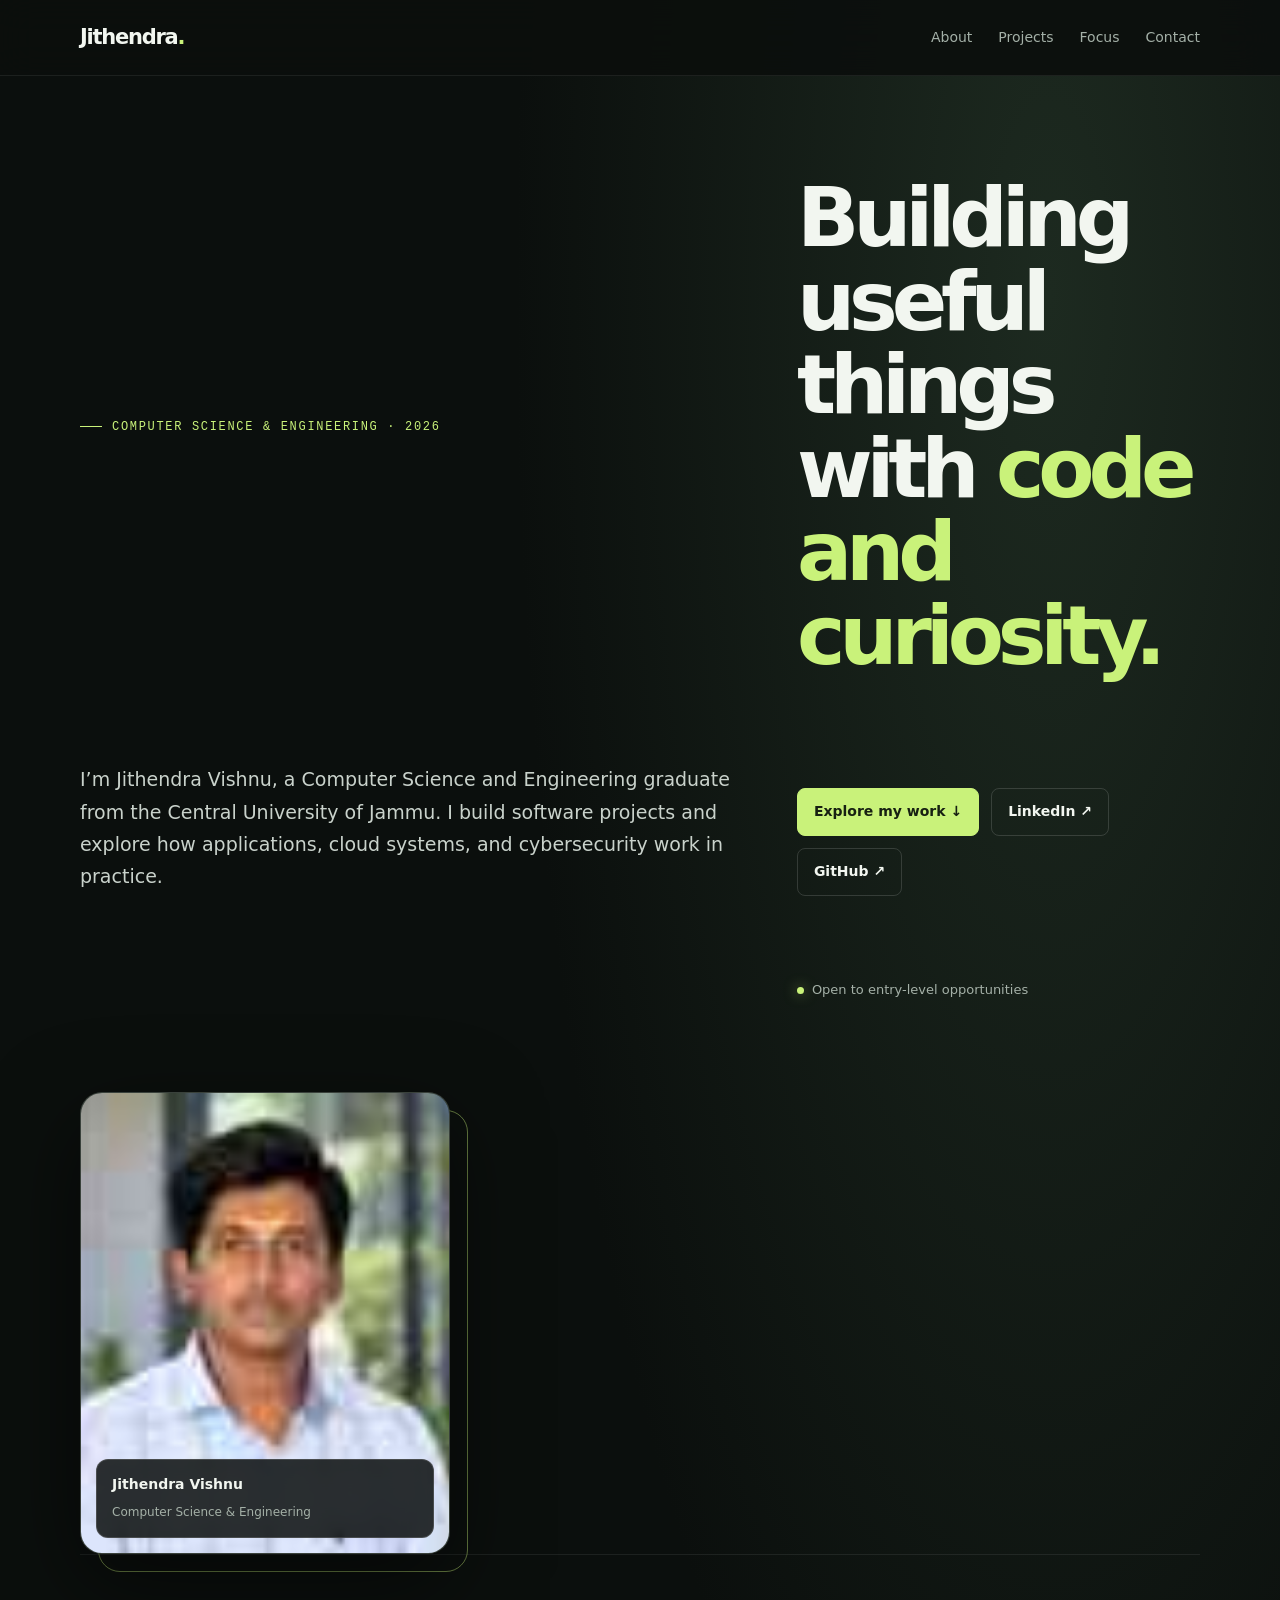
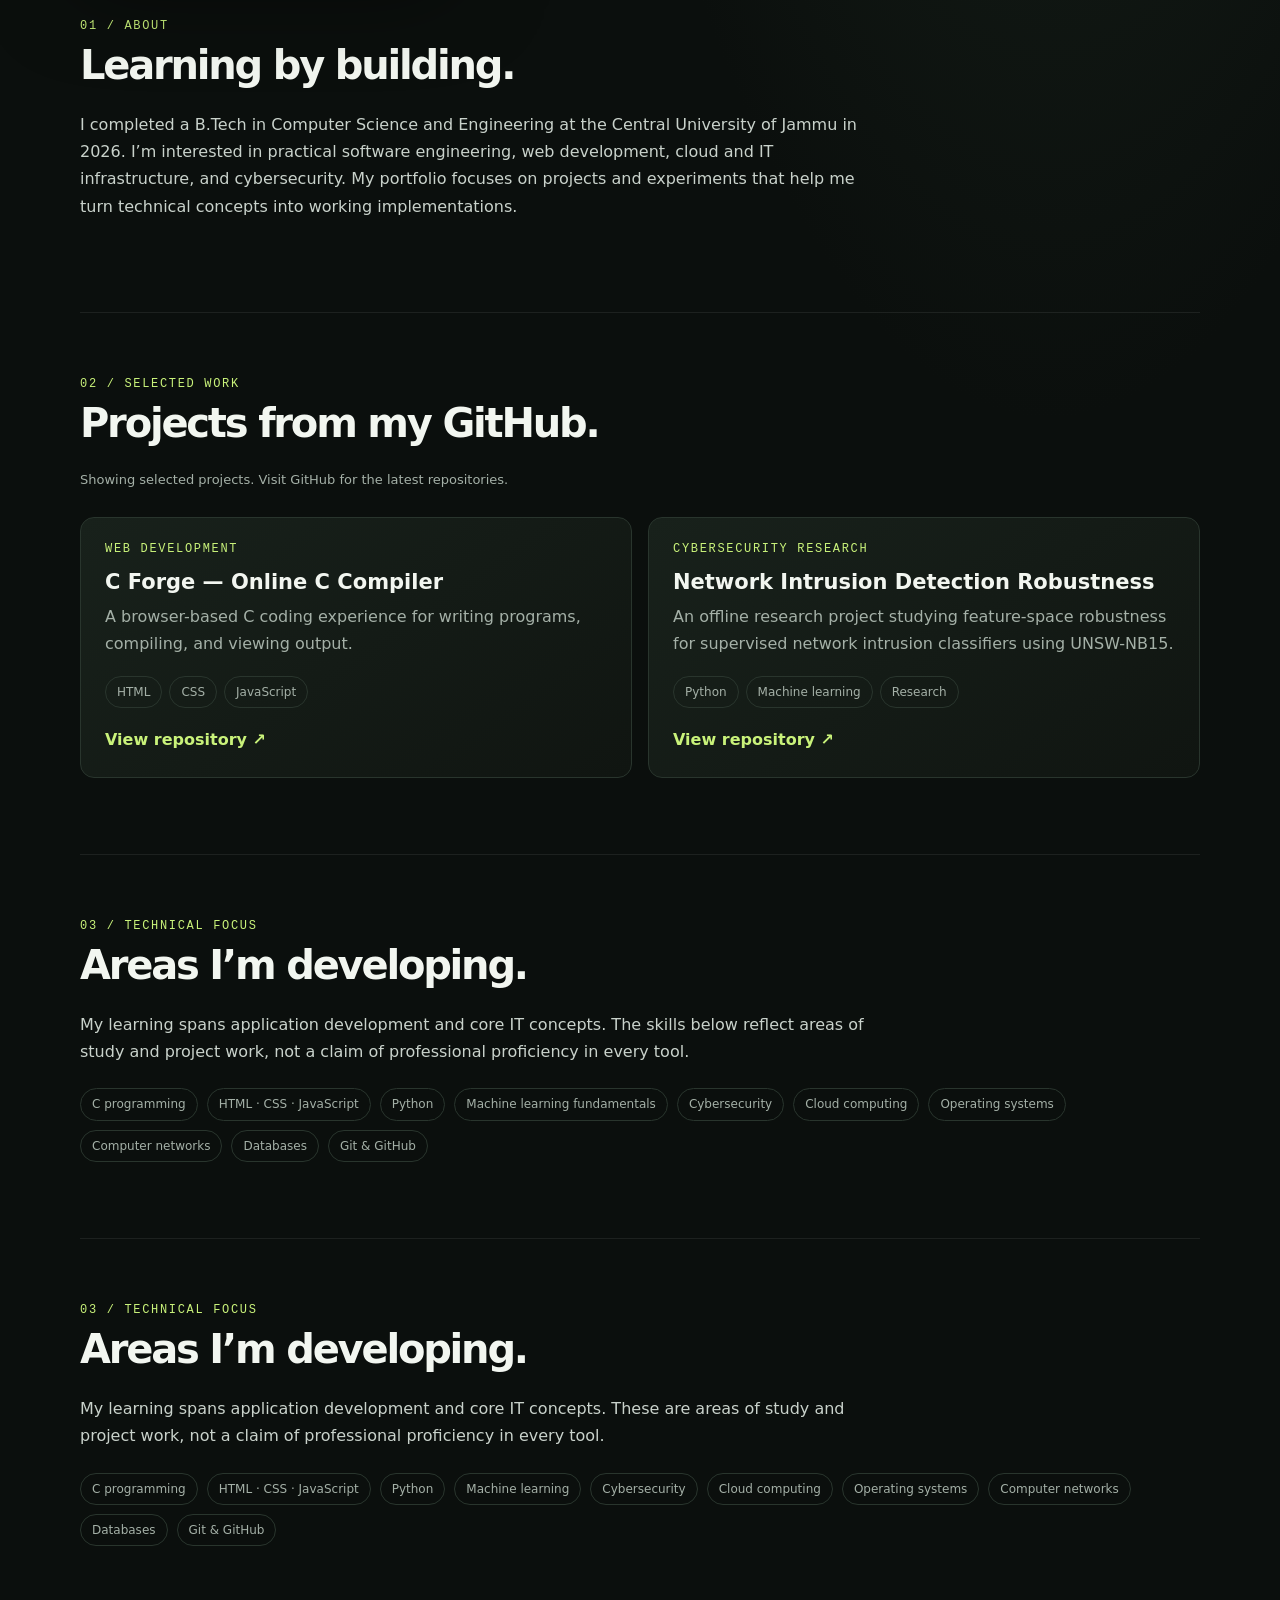
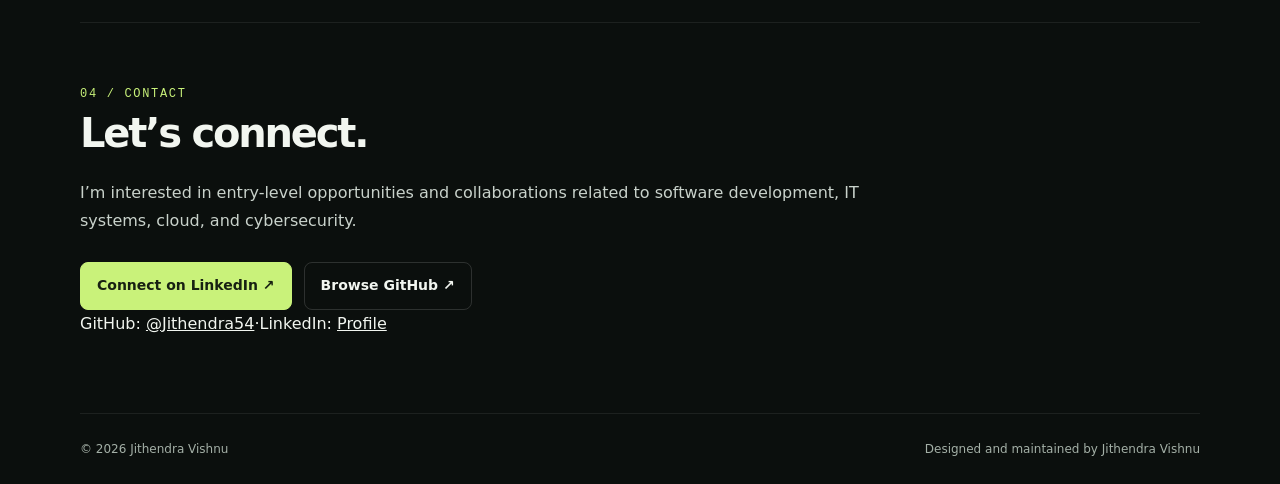
==== index.html @ ad4ccacd "Redesign portfolio with profile portrait and separate CSS and JavaScript" ====
<!doctype html>
<html lang="en">
<head>
  <meta charset="utf-8">
  <meta name="viewport" content="width=device-width, initial-scale=1">
  <meta name="theme-color" content="#101411">
  <meta name="description" content="Portfolio of Jithendra Vishnu, Computer Science and Engineering graduate. Projects in web development and cybersecurity research.">
  <meta name="author" content="Jithendra Vishnu">
  <title>Jithendra Vishnu — Software & Systems</title>
  <link rel="stylesheet" href="./styles.css">
</head>
<body>
  <a class="skip" href="#main">Skip to content</a>
  <header><nav class="wrap" aria-label="Main navigation">
    <a class="brand" href="#top">Jithendra<b>.</b></a>
    <div class="links"><a href="#about">About</a><a href="#projects">Projects</a><a href="#skills">Focus</a><a href="#contact">Contact</a></div>
  </nav></header>
  <main class="wrap" id="main">
    <div class="hero" id="top">
      <div class="eyebrow">Computer Science & Engineering · 2026</div>
      <h1>Building useful things<br>with <em>code and curiosity.</em></h1>
      <p class="intro">I’m Jithendra Vishnu, a Computer Science and Engineering graduate from the Central University of Jammu. I build software projects and explore how applications, cloud systems, and cybersecurity work in practice.</p>
      <div class="buttons"><a class="button primary" href="#projects">Explore my work ↓</a><a class="button" href="https://www.linkedin.com/in/jithendra-vishnu-a48143313" target="_blank" rel="noreferrer">LinkedIn ↗</a><a class="button" href="https://github.com/Jithendra54" target="_blank" rel="noreferrer">GitHub ↗</a></div>
      <div class="accent-rule"></div>
    <div class="availability"><span class="dot"></span> Open to entry-level opportunities</div></div><div class="portrait-wrap"><div class="portrait-card"><img alt="Portrait of Jithendra Vishnu" src="[data-uri]"><div class="portrait-note"><strong>Jithendra Vishnu</strong><span>Computer Science & Engineering</span></div></div></div></div>
    <section id="about">
      <div class="label">01 / About</div><h2>Learning by building.</h2>
      <p class="about">I completed a B.Tech in Computer Science and Engineering at the Central University of Jammu in 2026. I’m interested in practical software engineering, web development, cloud and IT infrastructure, and cybersecurity. My portfolio focuses on projects and experiments that help me turn technical concepts into working implementations.</p>
    </section>
    <section id="projects">
      <div class="label">02 / Selected work</div><h2>Projects from my GitHub.</h2>
      <p class="status" id="status" aria-live="polite">Loading public repositories…</p>
      <div class="grid" id="projects-grid">
        <article class="card"><div class="label">Web development</div><h3>C Forge — Online C Compiler</h3><p>A browser-based C coding experience for writing programs, compiling, and viewing output.</p><div class="meta"><span>HTML</span><span>CSS</span><span>JavaScript</span></div><p style="margin:18px 0 0"><a href="https://github.com/Jithendra54/Online_C-compiler" target="_blank" rel="noreferrer">View repository ↗</a></p></article>
        <article class="card"><div class="label">Cybersecurity research</div><h3>Network Intrusion Detection Robustness</h3><p>An offline research project studying feature-space robustness for supervised network intrusion classifiers using UNSW-NB15.</p><div class="meta"><span>Python</span><span>Machine learning</span><span>Research</span></div><p style="margin:18px 0 0"><a href="https://github.com/Jithendra54/nids-robustness-study" target="_blank" rel="noreferrer">View repository ↗</a></p></article>
      </div>
    </section>
    <section id="skills">
      <div class="label">03 / Technical focus</div><h2>Areas I’m developing.</h2>
      <p class="about">My learning spans application development and core IT concepts. The skills below reflect areas of study and project work, not a claim of professional proficiency in every tool.</p>
      <div class="chips"><span class="chip">C programming</span><span class="chip">HTML · CSS · JavaScript</span><span class="chip">Python</span><span class="chip">Machine learning fundamentals</span><span class="chip">Cybersecurity</span><span class="chip">Cloud computing</span><span class="chip">Operating systems</span><span class="chip">Computer networks</span><span class="chip">Databases</span><span class="chip">Git & GitHub</span></div>
    </section>
    <section id="skills"><div class="label">03 / Technical focus</div><h2>Areas I’m developing.</h2><p class="about">My learning spans application development and core IT concepts. These are areas of study and project work, not a claim of professional proficiency in every tool.</p><div class="chips"><span class="chip">C programming</span><span class="chip">HTML · CSS · JavaScript</span><span class="chip">Python</span><span class="chip">Machine learning</span><span class="chip">Cybersecurity</span><span class="chip">Cloud computing</span><span class="chip">Operating systems</span><span class="chip">Computer networks</span><span class="chip">Databases</span><span class="chip">Git & GitHub</span></div></section>
    <section id="contact">
      <div class="label">04 / Contact</div><h2>Let’s connect.</h2>
      <p class="about">I’m interested in entry-level opportunities and collaborations related to software development, IT systems, cloud, and cybersecurity.</p>
      <div class="buttons"><a class="button primary" href="https://www.linkedin.com/in/jithendra-vishnu-a48143313" target="_blank" rel="noreferrer">Connect on LinkedIn ↗</a><a class="button" href="https://github.com/Jithendra54" target="_blank" rel="noreferrer">Browse GitHub ↗</a></div>
      <div class="contact-line"><span>GitHub: <a href="https://github.com/Jithendra54" target="_blank" rel="noreferrer">@Jithendra54</a></span><span>·</span><span>LinkedIn: <a href="https://www.linkedin.com/in/jithendra-vishnu-a48143313" target="_blank" rel="noreferrer">Profile</a></span></div>
    </section>
  </main>
  <footer class="wrap"><span>© <span id="year">2026</span> Jithendra Vishnu</span><span>Designed and maintained by Jithendra Vishnu</span></footer>
  <script src="./script.js" defer></script>
</body>
</html>
---- styles.css ----
:root{color-scheme:dark;--bg:#0b0f0d;--panel:#121915;--text:#f2f6f0;--muted:#a4b0a7;--lime:#c9f27a;--line:#29352d;--soft:#c9d2cb}
*{box-sizing:border-box}html{scroll-behavior:smooth;scroll-padding-top:90px}body{margin:0;background:radial-gradient(ellipse at 82% 8%,#1d2a20 0,transparent 36%),var(--bg);color:var(--text);font:16px/1.7 Inter,ui-sans-serif,system-ui,-apple-system,"Segoe UI",sans-serif}a{color:inherit}.wrap{width:min(1120px,calc(100% - 44px));margin:auto}
header{height:76px;border-bottom:1px solid #ffffff13;display:flex;align-items:center;position:sticky;top:0;background:#0b0f0de8;backdrop-filter:blur(18px);z-index:10}nav{display:flex;align-items:center;justify-content:space-between;width:100%}.brand{font-size:21px;font-weight:800;letter-spacing:-.06em;text-decoration:none}.brand b{color:var(--lime)}.links{display:flex;gap:26px}.links a{color:var(--muted);text-decoration:none;font-size:14px}.links a:hover{color:var(--lime)}
.hero{min-height:650px;display:grid;grid-template-columns:1.25fr .75fr;align-items:center;gap:45px;padding:78px 0 90px}.eyebrow,.label{color:var(--lime);font:12px ui-monospace,SFMono-Regular,Menlo,monospace;letter-spacing:.14em;text-transform:uppercase}.eyebrow:before{content:"";display:inline-block;width:22px;height:1px;background:var(--lime);vertical-align:middle;margin-right:10px}h1{font-size:clamp(48px,6.4vw,82px);letter-spacing:-.075em;line-height:1.02;margin:22px 0}h1 em{color:var(--lime);font-style:normal}.intro{max-width:670px;color:var(--soft);font-size:19px}.buttons{display:flex;gap:12px;flex-wrap:wrap;margin-top:28px}.button{display:inline-flex;align-items:center;gap:9px;border:1px solid #ffffff24;border-radius:8px;padding:11px 16px;text-decoration:none;font-weight:650;font-size:14px;transition:.2s}.button:hover{transform:translateY(-3px);border-color:var(--lime)}.primary{background:var(--lime);color:#172012;border-color:var(--lime)}.portrait-wrap{position:relative;max-width:370px;justify-self:end;width:100%}.portrait-wrap:before{content:"";position:absolute;inset:18px -18px -18px 18px;border:1px solid #c9f27a77;border-radius:22px}.portrait-card{position:relative;overflow:hidden;border-radius:22px;border:1px solid #ffffff22;background:#1a241d;aspect-ratio:4/5;box-shadow:0 30px 90px #0008}.portrait-card img{width:100%;height:100%;object-fit:cover;object-position:center 22%;display:block;filter:saturate(.93)}.portrait-note{position:absolute;bottom:15px;left:15px;right:15px;padding:13px 15px;border:1px solid #ffffff26;border-radius:12px;background:#0b0f0dd9;backdrop-filter:blur(12px)}.portrait-note strong{display:block;font-size:14px}.portrait-note span{color:var(--muted);font-size:12px}.availability{display:flex;align-items:center;gap:8px;color:var(--muted);font-size:13px;margin-top:23px}.dot{width:7px;height:7px;border-radius:50%;background:var(--lime);box-shadow:0 0 13px #c9f27a88}
section{padding:64px 0 76px;border-top:1px solid #ffffff13}h2{font-size:clamp(30px,4vw,40px);letter-spacing:-.055em;line-height:1.1;margin:10px 0 24px}.about{max-width:800px;color:var(--soft)}.chips{display:flex;flex-wrap:wrap;gap:9px;margin-top:23px}.chip,.meta span{border:1px solid var(--line);padding:5px 11px;border-radius:999px;color:var(--muted);font-size:12px}.grid{display:grid;grid-template-columns:repeat(auto-fit,minmax(min(100%,300px),1fr));gap:16px;margin-top:26px}.card{background:linear-gradient(145deg,#18211b,#101511);border:1px solid var(--line);border-radius:14px;padding:24px;display:flex;flex-direction:column;min-height:240px;transition:transform .2s,border-color .2s}.card:hover{transform:translateY(-5px);border-color:#718b59}.card h3{font-size:21px;line-height:1.25;margin:13px 0 8px}.card p{color:var(--muted);margin:0 0 18px}.meta{display:flex;gap:7px;flex-wrap:wrap;margin-top:auto}.card a{color:var(--lime);text-decoration:none;font-weight:650}.card a:hover{text-decoration:underline}.status{color:var(--muted);font-size:13px}.contact-panel{display:flex;justify-content:space-between;align-items:center;gap:24px;padding:28px;border:1px solid var(--line);border-radius:16px;background:linear-gradient(120deg,#19241a,#101511)}.contact-panel p{color:var(--muted);margin:0;max-width:600px}footer{border-top:1px solid #ffffff13;padding:25px 0;color:var(--muted);font-size:12px;display:flex;justify-content:space-between;gap:14px;flex-wrap:wrap}.skip{position:absolute;left:-9999px}.skip:focus{left:12px;top:12px;background:var(--lime);color:#172012;padding:8px;z-index:20}
@media(max-width:780px){.hero{grid-template-columns:1fr;gap:45px;padding:65px 0 75px;min-height:unset}.portrait-wrap{justify-self:start;width:min(78%,350px);margin:0 auto 10px}.links{gap:14px}.links a{font-size:12px}.contact-panel{align-items:flex-start;flex-direction:column}}@media(max-width:460px){.wrap{width:calc(100% - 28px)}.links{gap:10px}.hero{padding-top:54px}h1{font-size:48px}.intro{font-size:17px}section{padding:48px 0 55px}.contact-panel{padding:21px}}@media(prefers-reduced-motion:reduce){html{scroll-behavior:auto}*,*:before,*:after{transition:none!important}}
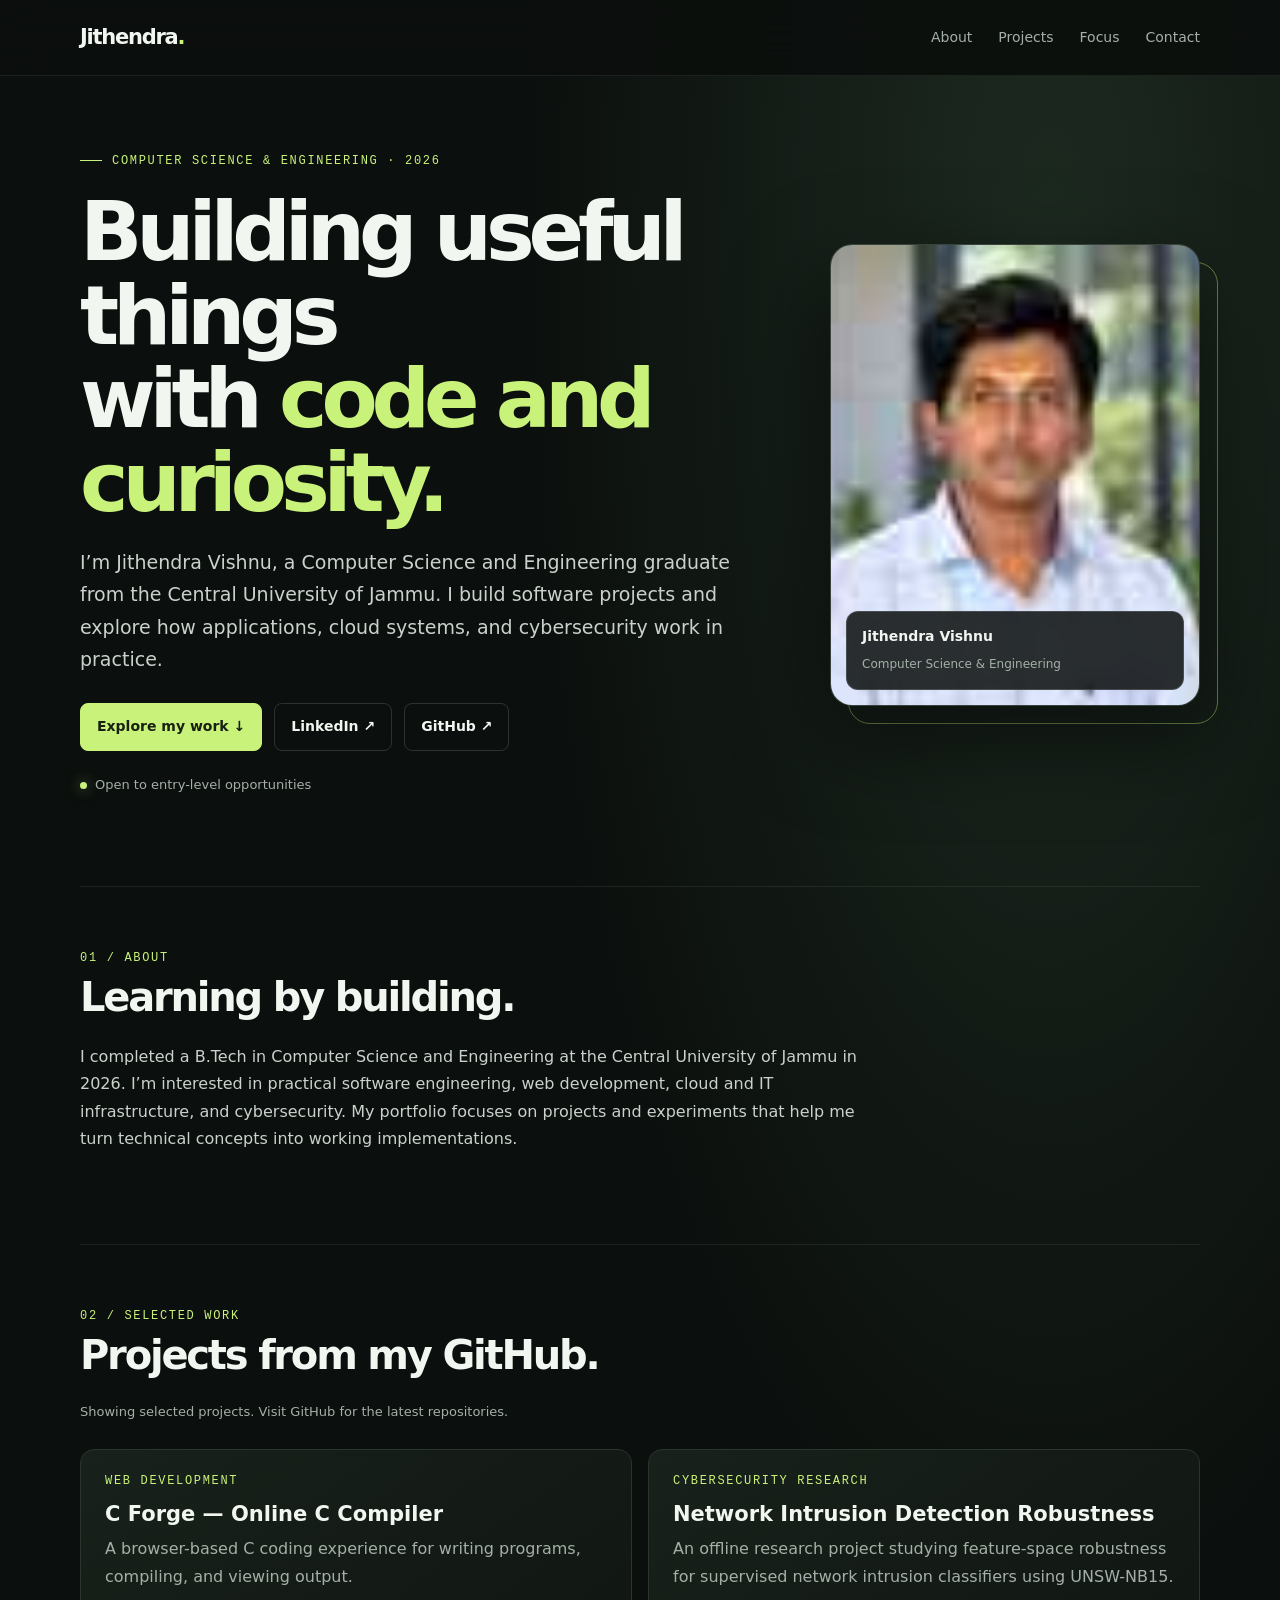
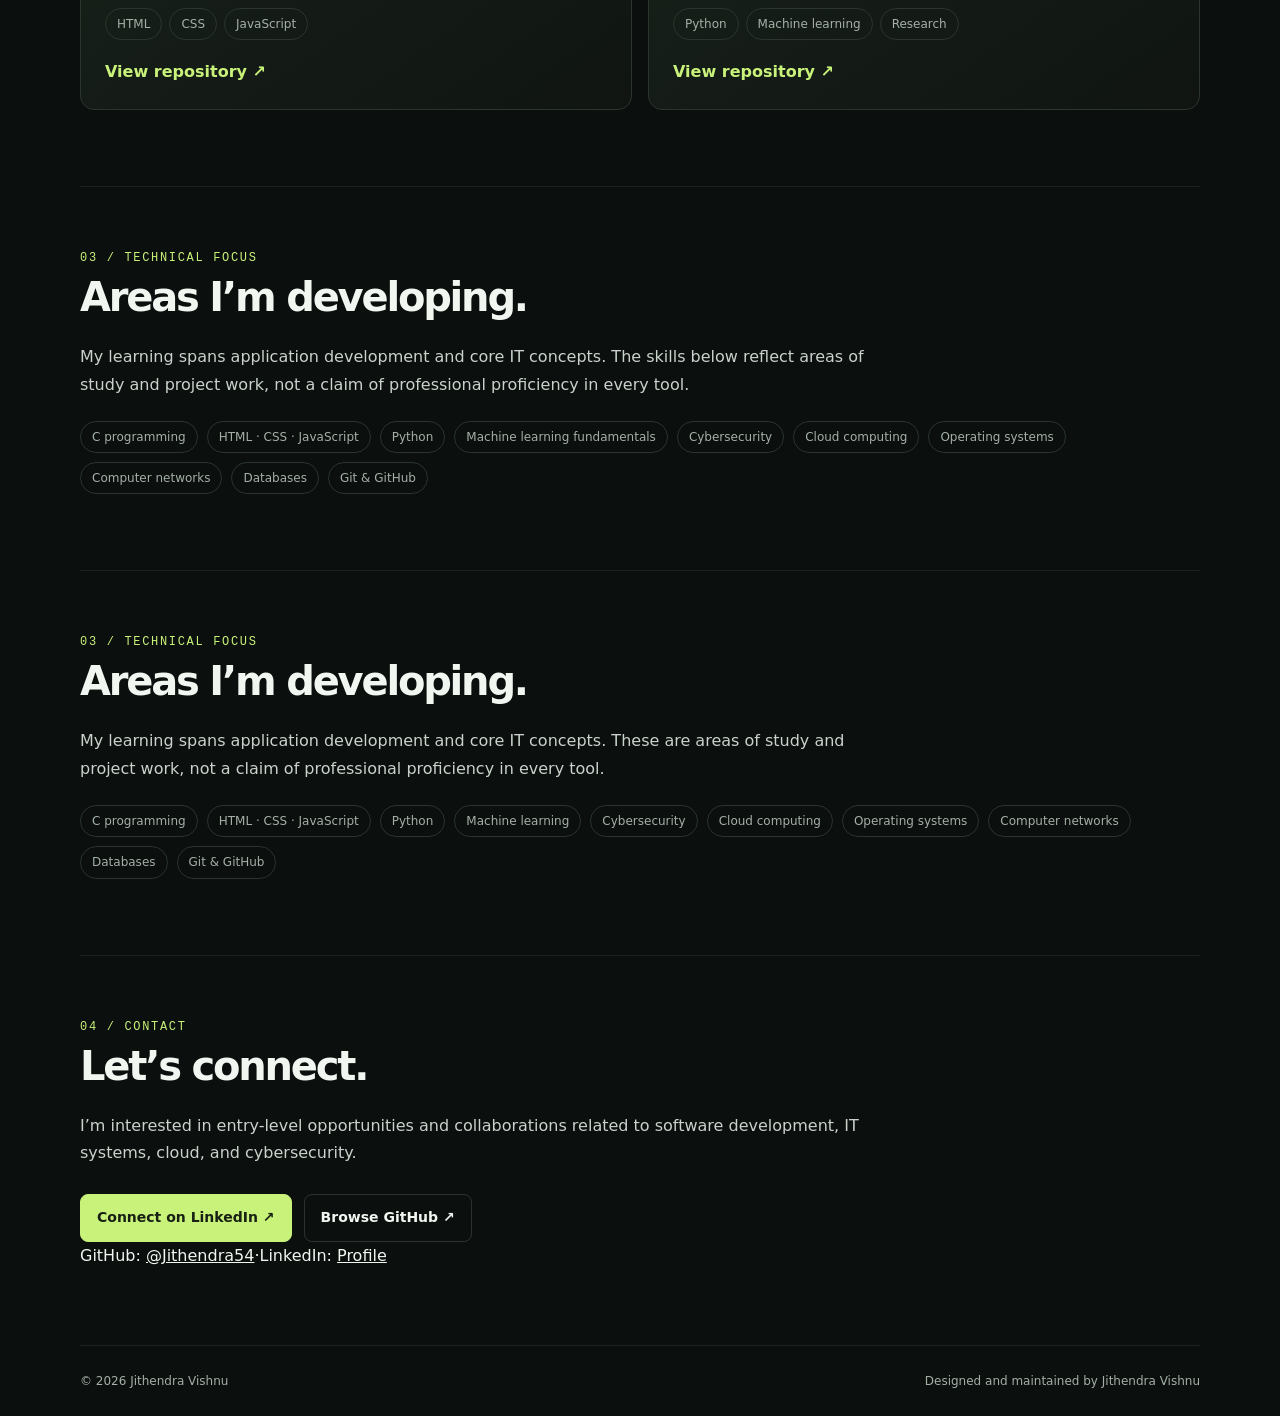
==== commit 8ffc521e: "Fix hero layout and profile portrait positioning" ====
--- a/index.html
+++ b/index.html
@@ -16,13 +16,13 @@
     <div class="links"><a href="#about">About</a><a href="#projects">Projects</a><a href="#skills">Focus</a><a href="#contact">Contact</a></div>
   </nav></header>
   <main class="wrap" id="main">
-    <div class="hero" id="top">
+    <div class="hero" id="top"><div class="hero-copy">
       <div class="eyebrow">Computer Science & Engineering · 2026</div>
       <h1>Building useful things<br>with <em>code and curiosity.</em></h1>
       <p class="intro">I’m Jithendra Vishnu, a Computer Science and Engineering graduate from the Central University of Jammu. I build software projects and explore how applications, cloud systems, and cybersecurity work in practice.</p>
       <div class="buttons"><a class="button primary" href="#projects">Explore my work ↓</a><a class="button" href="https://www.linkedin.com/in/jithendra-vishnu-a48143313" target="_blank" rel="noreferrer">LinkedIn ↗</a><a class="button" href="https://github.com/Jithendra54" target="_blank" rel="noreferrer">GitHub ↗</a></div>
-      <div class="accent-rule"></div>
-    <div class="availability"><span class="dot"></span> Open to entry-level opportunities</div></div><div class="portrait-wrap"><div class="portrait-card"><img alt="Portrait of Jithendra Vishnu" src="[data-uri]"><div class="portrait-note"><strong>Jithendra Vishnu</strong><span>Computer Science & Engineering</span></div></div></div></div>
+      <div class="availability"><span class="dot"></span> Open to entry-level opportunities</div>
+    </div><div class="portrait-wrap"><div class="portrait-card"><img alt="Portrait of Jithendra Vishnu" src="[data-uri]"><div class="portrait-note"><strong>Jithendra Vishnu</strong><span>Computer Science & Engineering</span></div></div></div></div>
     <section id="about">
       <div class="label">01 / About</div><h2>Learning by building.</h2>
       <p class="about">I completed a B.Tech in Computer Science and Engineering at the Central University of Jammu in 2026. I’m interested in practical software engineering, web development, cloud and IT infrastructure, and cybersecurity. My portfolio focuses on projects and experiments that help me turn technical concepts into working implementations.</p>
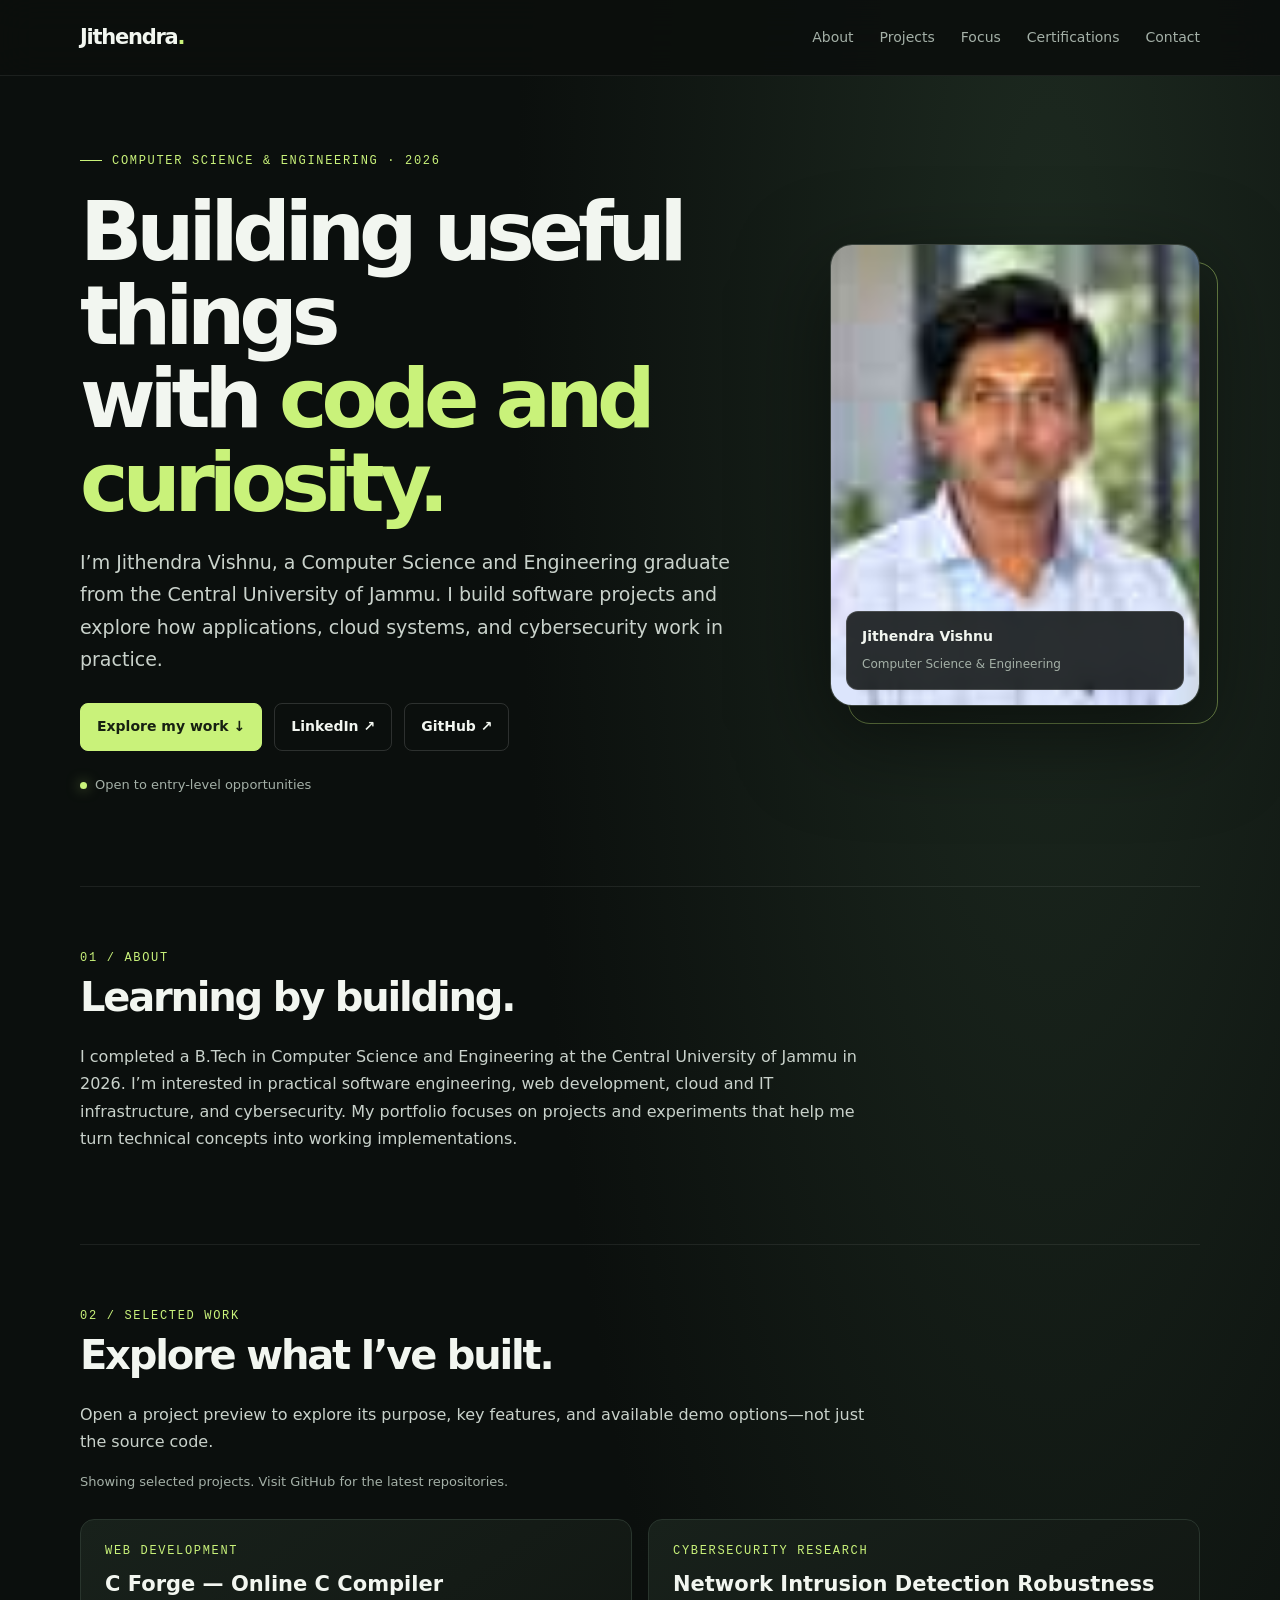
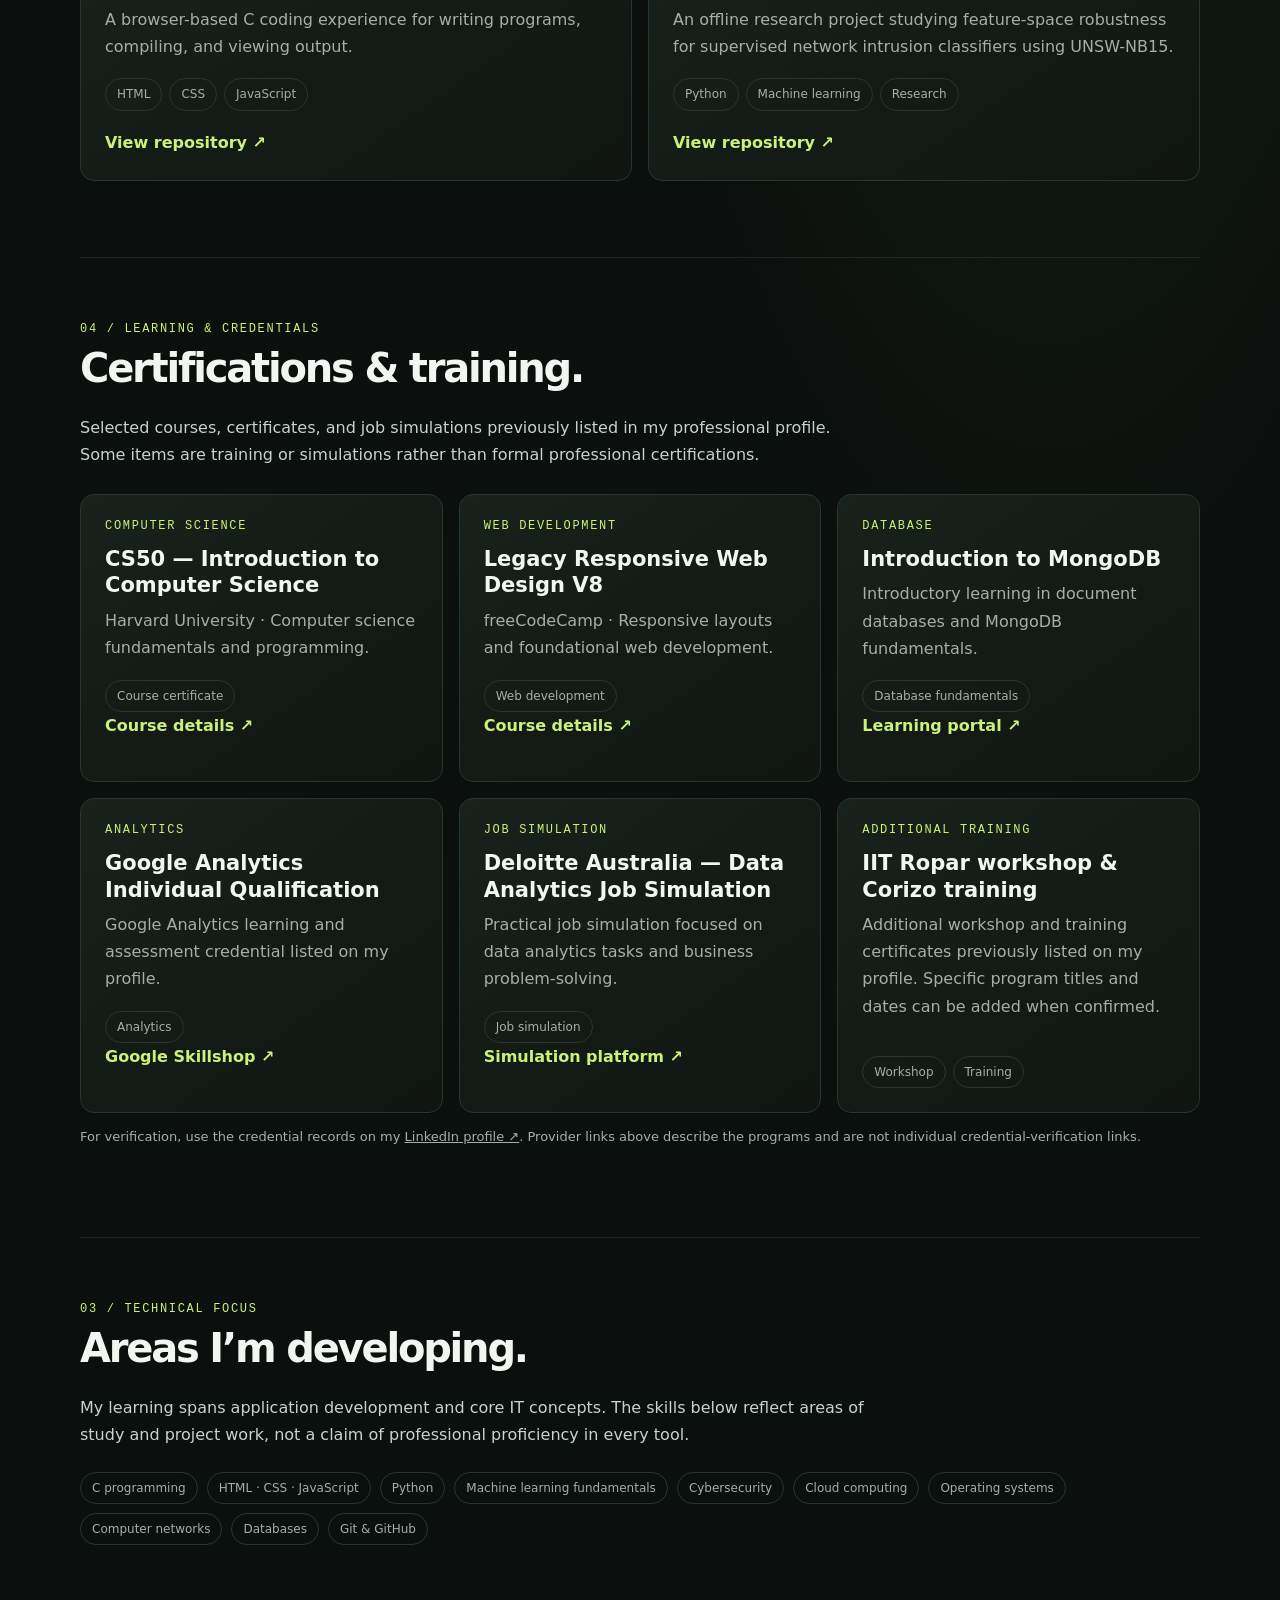
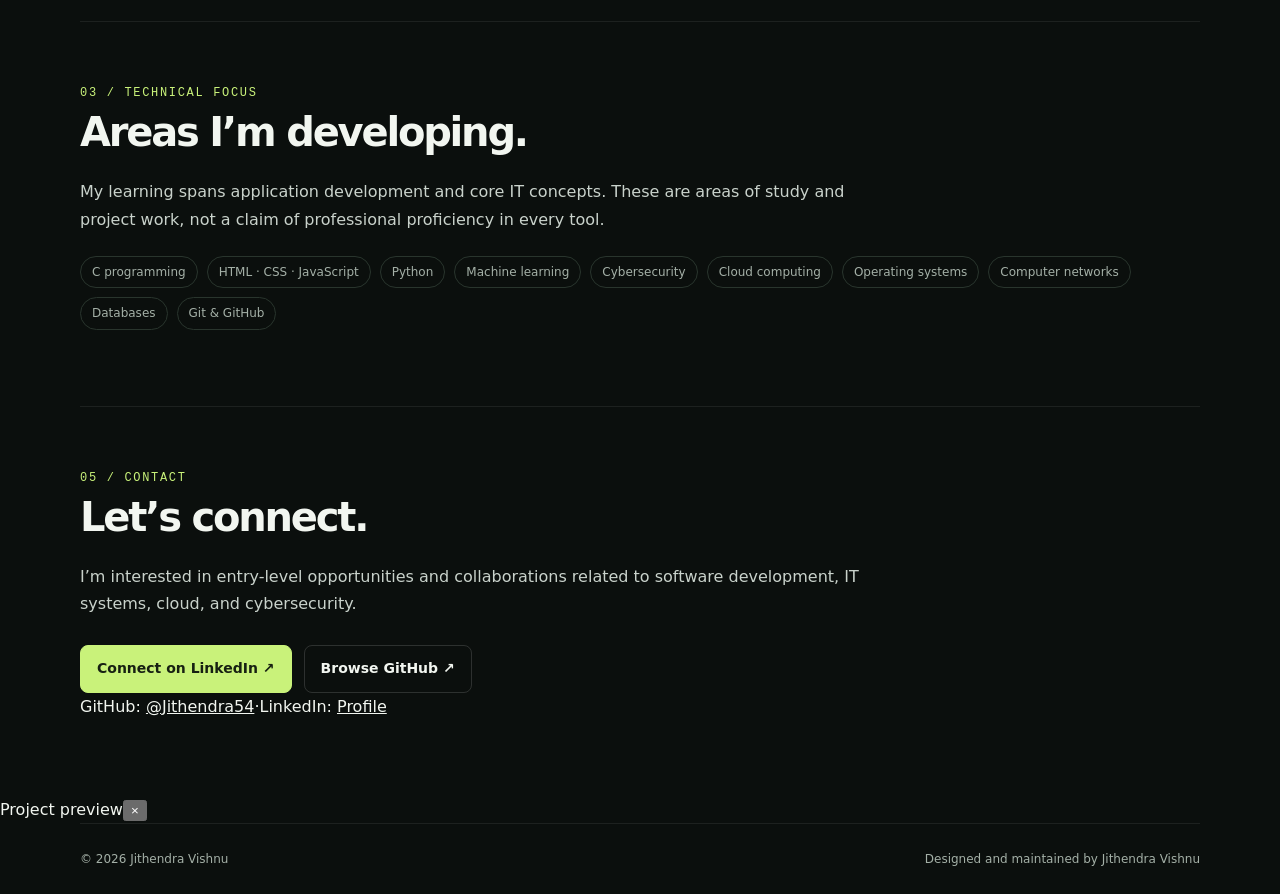
==== commit bd72c8e0: "Add project exploration and certifications sections" ====
--- a/index.html
+++ b/index.html
@@ -13,7 +13,7 @@
   <a class="skip" href="#main">Skip to content</a>
   <header><nav class="wrap" aria-label="Main navigation">
     <a class="brand" href="#top">Jithendra<b>.</b></a>
-    <div class="links"><a href="#about">About</a><a href="#projects">Projects</a><a href="#skills">Focus</a><a href="#contact">Contact</a></div>
+    <div class="links"><a href="#about">About</a><a href="#projects">Projects</a><a href="#skills">Focus</a><a href="#certifications">Certifications</a><a href="#contact">Contact</a></div>
   </nav></header>
   <main class="wrap" id="main">
     <div class="hero" id="top"><div class="hero-copy">
@@ -28,26 +28,34 @@
       <p class="about">I completed a B.Tech in Computer Science and Engineering at the Central University of Jammu in 2026. I’m interested in practical software engineering, web development, cloud and IT infrastructure, and cybersecurity. My portfolio focuses on projects and experiments that help me turn technical concepts into working implementations.</p>
     </section>
     <section id="projects">
-      <div class="label">02 / Selected work</div><h2>Projects from my GitHub.</h2>
+      <div class="label">02 / Selected work</div><h2>Explore what I’ve built.</h2><p class="about">Open a project preview to explore its purpose, key features, and available demo options—not just the source code.</p>
       <p class="status" id="status" aria-live="polite">Loading public repositories…</p>
       <div class="grid" id="projects-grid">
         <article class="card"><div class="label">Web development</div><h3>C Forge — Online C Compiler</h3><p>A browser-based C coding experience for writing programs, compiling, and viewing output.</p><div class="meta"><span>HTML</span><span>CSS</span><span>JavaScript</span></div><p style="margin:18px 0 0"><a href="https://github.com/Jithendra54/Online_C-compiler" target="_blank" rel="noreferrer">View repository ↗</a></p></article>
         <article class="card"><div class="label">Cybersecurity research</div><h3>Network Intrusion Detection Robustness</h3><p>An offline research project studying feature-space robustness for supervised network intrusion classifiers using UNSW-NB15.</p><div class="meta"><span>Python</span><span>Machine learning</span><span>Research</span></div><p style="margin:18px 0 0"><a href="https://github.com/Jithendra54/nids-robustness-study" target="_blank" rel="noreferrer">View repository ↗</a></p></article>
       </div>
     </section>
-    <section id="skills">
+    <section id="certifications"><div class="label">04 / Learning & credentials</div><h2>Certifications & training.</h2><p class="about">Selected courses, certificates, and job simulations previously listed in my professional profile. Some items are training or simulations rather than formal professional certifications.</p><div class="grid cert-grid">
+<article class="card cert-card"><div class="label">Computer Science</div><h3>CS50 — Introduction to Computer Science</h3><p>Harvard University · Computer science fundamentals and programming.</p><div class="meta"><span>Course certificate</span></div><p class="cert-link"><a href="https://cs50.harvard.edu/x/" target="_blank" rel="noreferrer">Course details ↗</a></p></article>
+<article class="card cert-card"><div class="label">Web development</div><h3>Legacy Responsive Web Design V8</h3><p>freeCodeCamp · Responsive layouts and foundational web development.</p><div class="meta"><span>Web development</span></div><p class="cert-link"><a href="https://www.freecodecamp.org/learn/" target="_blank" rel="noreferrer">Course details ↗</a></p></article>
+<article class="card cert-card"><div class="label">Database</div><h3>Introduction to MongoDB</h3><p>Introductory learning in document databases and MongoDB fundamentals.</p><div class="meta"><span>Database fundamentals</span></div><p class="cert-link"><a href="https://learn.mongodb.com/" target="_blank" rel="noreferrer">Learning portal ↗</a></p></article>
+<article class="card cert-card"><div class="label">Analytics</div><h3>Google Analytics Individual Qualification</h3><p>Google Analytics learning and assessment credential listed on my profile.</p><div class="meta"><span>Analytics</span></div><p class="cert-link"><a href="https://skillshop.withgoogle.com/" target="_blank" rel="noreferrer">Google Skillshop ↗</a></p></article>
+<article class="card cert-card"><div class="label">Job simulation</div><h3>Deloitte Australia — Data Analytics Job Simulation</h3><p>Practical job simulation focused on data analytics tasks and business problem-solving.</p><div class="meta"><span>Job simulation</span></div><p class="cert-link"><a href="https://www.theforage.com/" target="_blank" rel="noreferrer">Simulation platform ↗</a></p></article>
+<article class="card cert-card"><div class="label">Additional training</div><h3>IIT Ropar workshop & Corizo training</h3><p>Additional workshop and training certificates previously listed on my profile. Specific program titles and dates can be added when confirmed.</p><div class="meta"><span>Workshop</span><span>Training</span></div></article>
+</div><p class="status">For verification, use the credential records on my <a href="https://www.linkedin.com/in/jithendra-vishnu-a48143313" target="_blank" rel="noreferrer">LinkedIn profile ↗</a>. Provider links above describe the programs and are not individual credential-verification links.</p></section><section id="skills">
       <div class="label">03 / Technical focus</div><h2>Areas I’m developing.</h2>
       <p class="about">My learning spans application development and core IT concepts. The skills below reflect areas of study and project work, not a claim of professional proficiency in every tool.</p>
       <div class="chips"><span class="chip">C programming</span><span class="chip">HTML · CSS · JavaScript</span><span class="chip">Python</span><span class="chip">Machine learning fundamentals</span><span class="chip">Cybersecurity</span><span class="chip">Cloud computing</span><span class="chip">Operating systems</span><span class="chip">Computer networks</span><span class="chip">Databases</span><span class="chip">Git & GitHub</span></div>
     </section>
     <section id="skills"><div class="label">03 / Technical focus</div><h2>Areas I’m developing.</h2><p class="about">My learning spans application development and core IT concepts. These are areas of study and project work, not a claim of professional proficiency in every tool.</p><div class="chips"><span class="chip">C programming</span><span class="chip">HTML · CSS · JavaScript</span><span class="chip">Python</span><span class="chip">Machine learning</span><span class="chip">Cybersecurity</span><span class="chip">Cloud computing</span><span class="chip">Operating systems</span><span class="chip">Computer networks</span><span class="chip">Databases</span><span class="chip">Git & GitHub</span></div></section>
     <section id="contact">
-      <div class="label">04 / Contact</div><h2>Let’s connect.</h2>
+      <div class="label">05 / Contact</div><h2>Let’s connect.</h2>
       <p class="about">I’m interested in entry-level opportunities and collaborations related to software development, IT systems, cloud, and cybersecurity.</p>
       <div class="buttons"><a class="button primary" href="https://www.linkedin.com/in/jithendra-vishnu-a48143313" target="_blank" rel="noreferrer">Connect on LinkedIn ↗</a><a class="button" href="https://github.com/Jithendra54" target="_blank" rel="noreferrer">Browse GitHub ↗</a></div>
       <div class="contact-line"><span>GitHub: <a href="https://github.com/Jithendra54" target="_blank" rel="noreferrer">@Jithendra54</a></span><span>·</span><span>LinkedIn: <a href="https://www.linkedin.com/in/jithendra-vishnu-a48143313" target="_blank" rel="noreferrer">Profile</a></span></div>
     </section>
   </main>
+  <div class="preview-modal" id="preview-modal" aria-hidden="true" role="dialog" aria-modal="true" aria-labelledby="preview-title"><div class="preview-backdrop" data-close-preview></div><div class="preview-window"><div class="preview-topbar"><div class="browser-dots"><i></i><i></i><i></i></div><span id="preview-url">Project preview</span><button class="preview-close" type="button" aria-label="Close preview" data-close-preview>×</button></div><div class="preview-content" id="preview-content"></div></div></div>
   <footer class="wrap"><span>© <span id="year">2026</span> Jithendra Vishnu</span><span>Designed and maintained by Jithendra Vishnu</span></footer>
   <script src="./script.js" defer></script>
 </body>
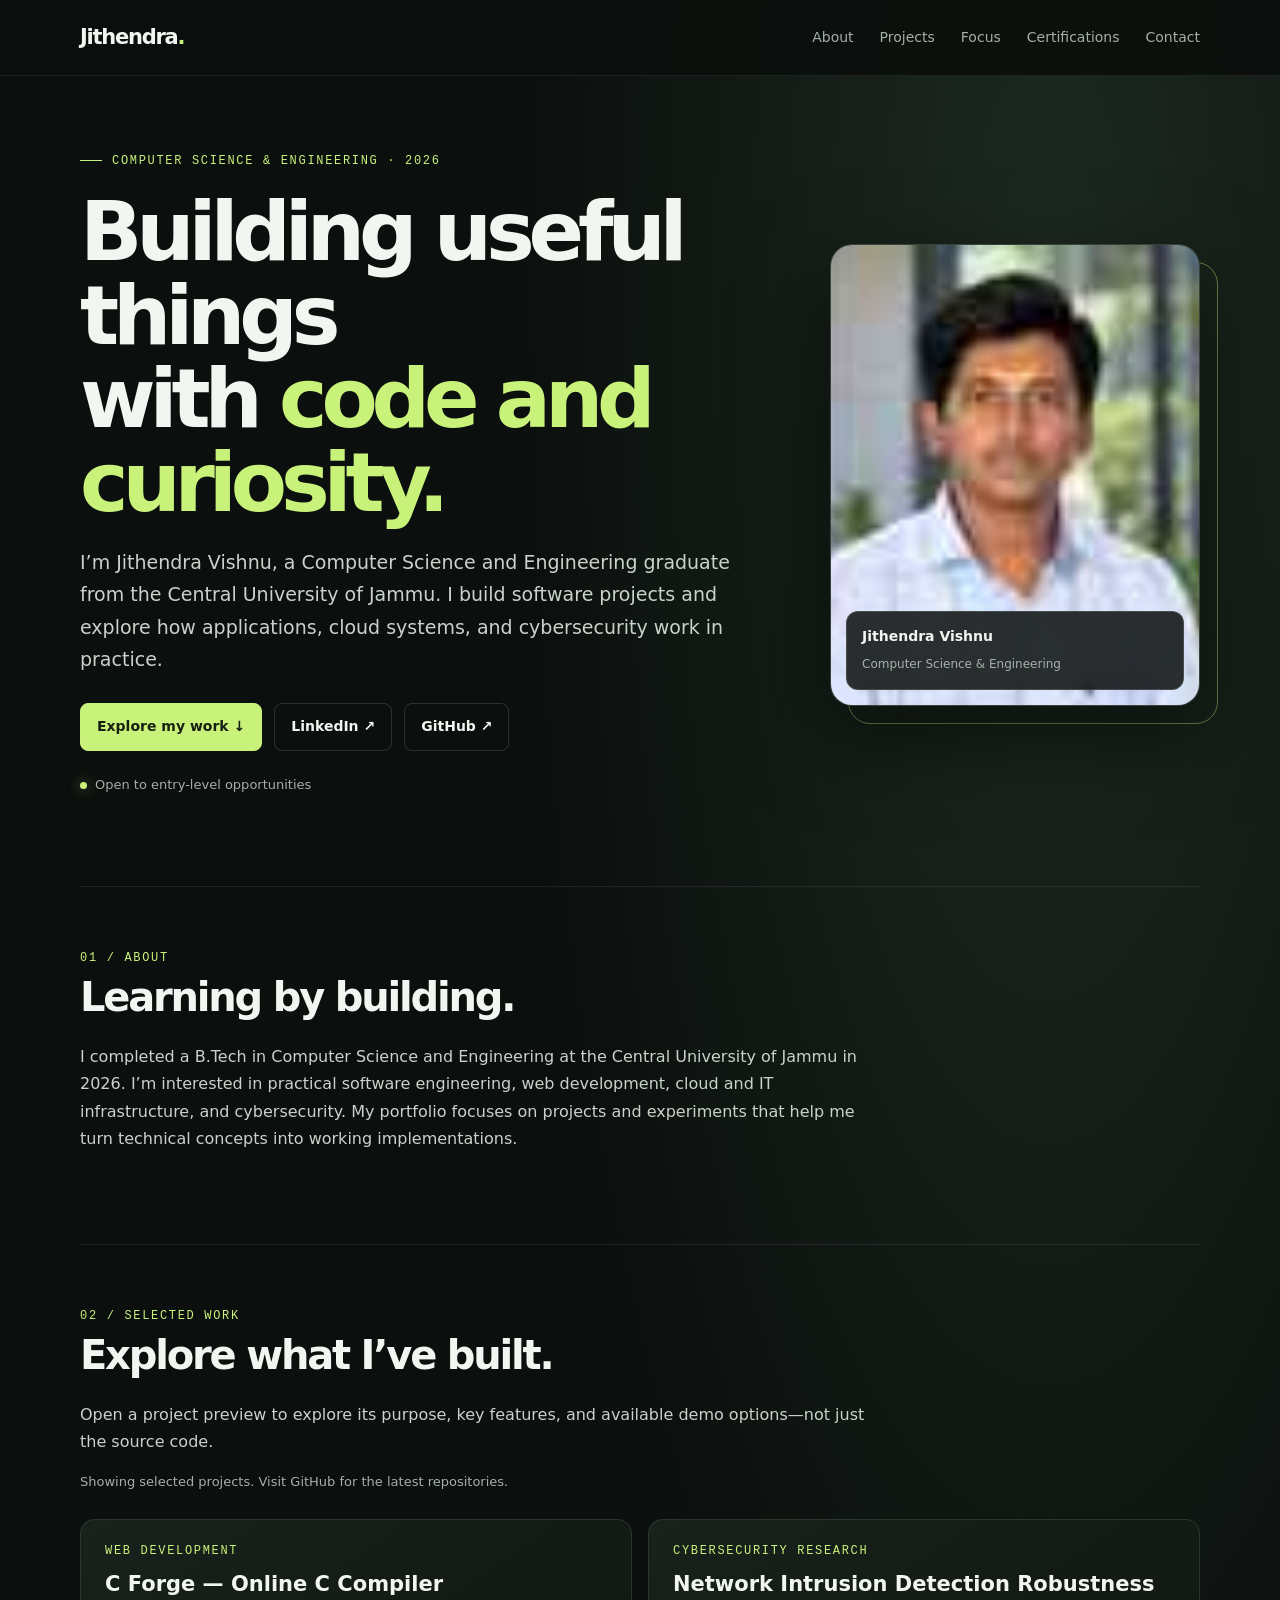
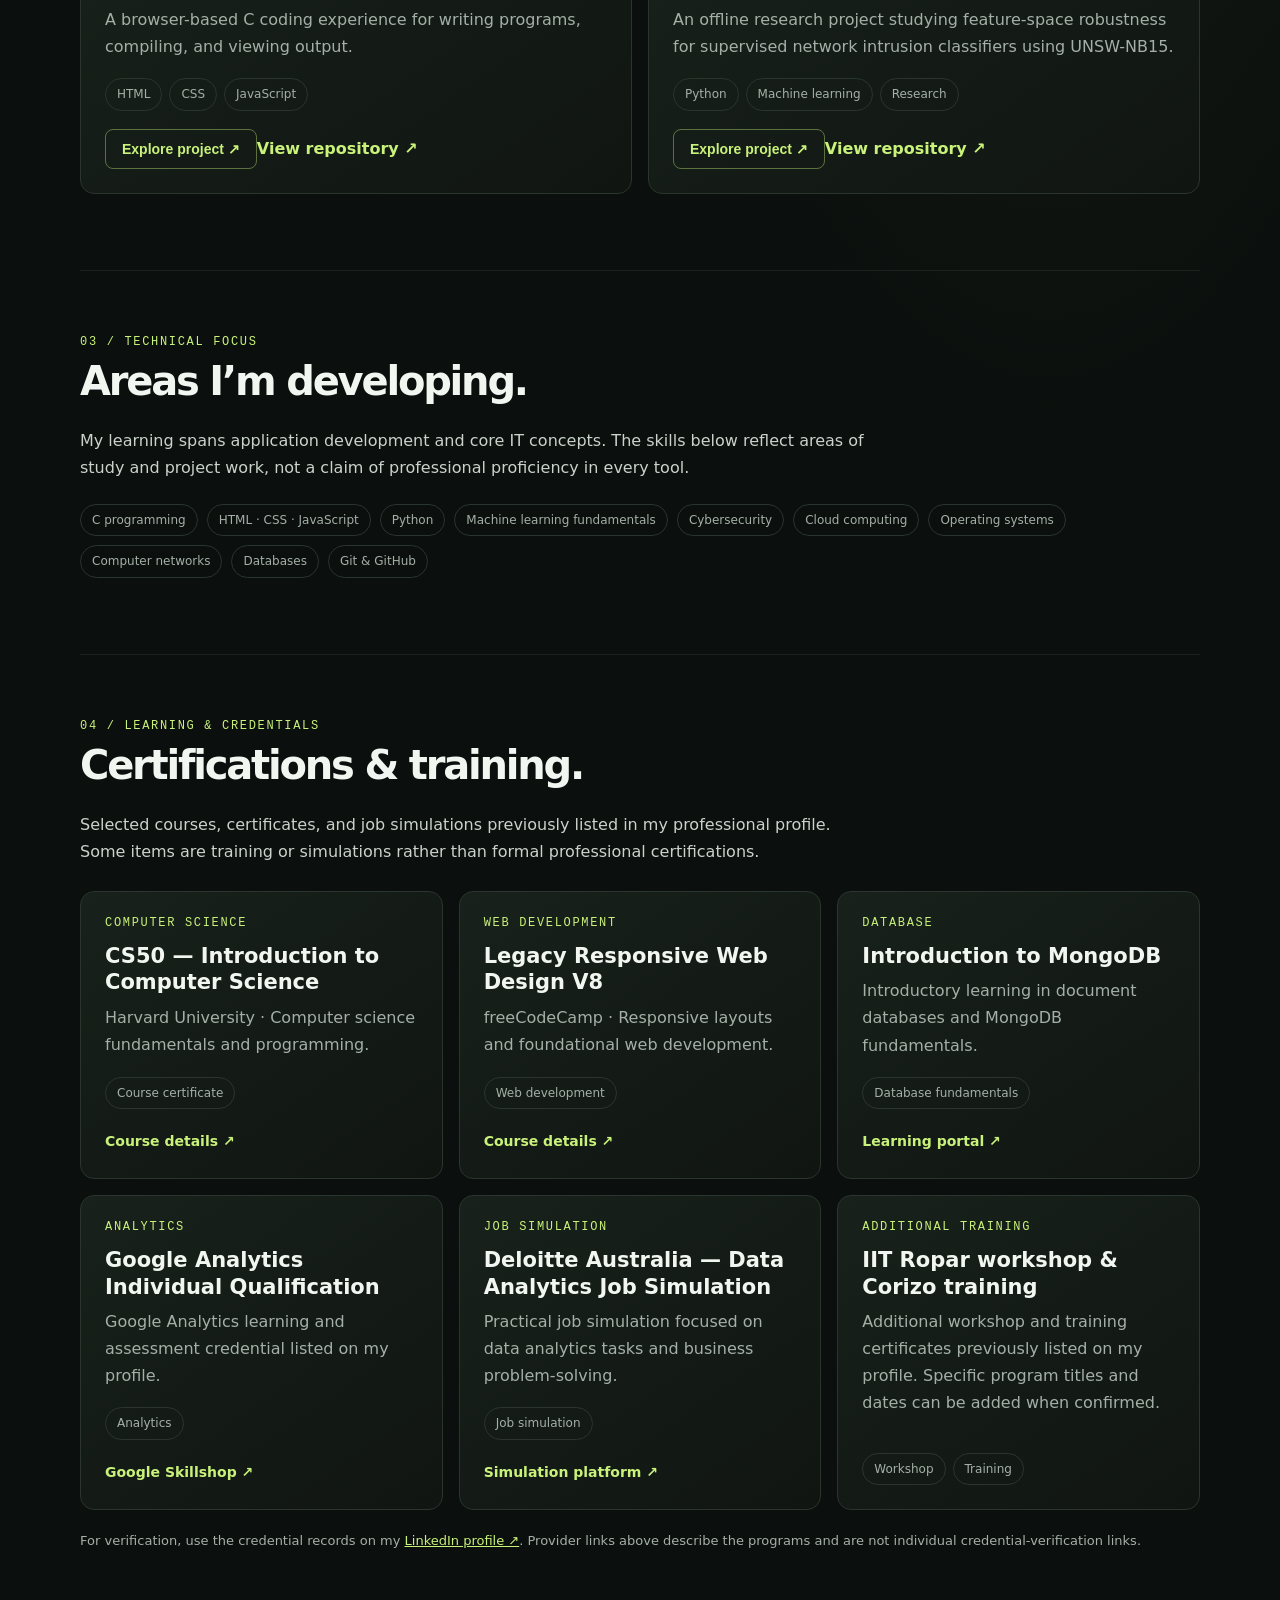
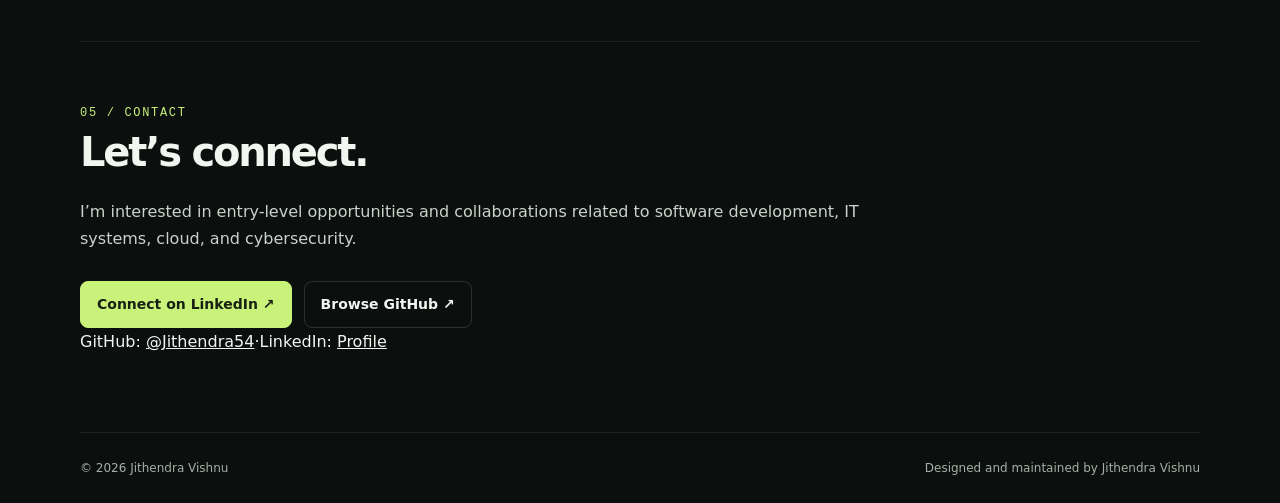
==== commit 59a1c2ff: "Order portfolio sections and remove duplicate skills section" ====
--- a/index.html
+++ b/index.html
@@ -35,6 +35,11 @@
         <article class="card"><div class="label">Cybersecurity research</div><h3>Network Intrusion Detection Robustness</h3><p>An offline research project studying feature-space robustness for supervised network intrusion classifiers using UNSW-NB15.</p><div class="meta"><span>Python</span><span>Machine learning</span><span>Research</span></div><p style="margin:18px 0 0"><a href="https://github.com/Jithendra54/nids-robustness-study" target="_blank" rel="noreferrer">View repository ↗</a></p></article>
       </div>
     </section>
+    <section id="skills">
+      <div class="label">03 / Technical focus</div><h2>Areas I’m developing.</h2>
+      <p class="about">My learning spans application development and core IT concepts. The skills below reflect areas of study and project work, not a claim of professional proficiency in every tool.</p>
+      <div class="chips"><span class="chip">C programming</span><span class="chip">HTML · CSS · JavaScript</span><span class="chip">Python</span><span class="chip">Machine learning fundamentals</span><span class="chip">Cybersecurity</span><span class="chip">Cloud computing</span><span class="chip">Operating systems</span><span class="chip">Computer networks</span><span class="chip">Databases</span><span class="chip">Git & GitHub</span></div>
+    </section>
     <section id="certifications"><div class="label">04 / Learning & credentials</div><h2>Certifications & training.</h2><p class="about">Selected courses, certificates, and job simulations previously listed in my professional profile. Some items are training or simulations rather than formal professional certifications.</p><div class="grid cert-grid">
 <article class="card cert-card"><div class="label">Computer Science</div><h3>CS50 — Introduction to Computer Science</h3><p>Harvard University · Computer science fundamentals and programming.</p><div class="meta"><span>Course certificate</span></div><p class="cert-link"><a href="https://cs50.harvard.edu/x/" target="_blank" rel="noreferrer">Course details ↗</a></p></article>
 <article class="card cert-card"><div class="label">Web development</div><h3>Legacy Responsive Web Design V8</h3><p>freeCodeCamp · Responsive layouts and foundational web development.</p><div class="meta"><span>Web development</span></div><p class="cert-link"><a href="https://www.freecodecamp.org/learn/" target="_blank" rel="noreferrer">Course details ↗</a></p></article>
@@ -42,13 +47,7 @@
 <article class="card cert-card"><div class="label">Analytics</div><h3>Google Analytics Individual Qualification</h3><p>Google Analytics learning and assessment credential listed on my profile.</p><div class="meta"><span>Analytics</span></div><p class="cert-link"><a href="https://skillshop.withgoogle.com/" target="_blank" rel="noreferrer">Google Skillshop ↗</a></p></article>
 <article class="card cert-card"><div class="label">Job simulation</div><h3>Deloitte Australia — Data Analytics Job Simulation</h3><p>Practical job simulation focused on data analytics tasks and business problem-solving.</p><div class="meta"><span>Job simulation</span></div><p class="cert-link"><a href="https://www.theforage.com/" target="_blank" rel="noreferrer">Simulation platform ↗</a></p></article>
 <article class="card cert-card"><div class="label">Additional training</div><h3>IIT Ropar workshop & Corizo training</h3><p>Additional workshop and training certificates previously listed on my profile. Specific program titles and dates can be added when confirmed.</p><div class="meta"><span>Workshop</span><span>Training</span></div></article>
-</div><p class="status">For verification, use the credential records on my <a href="https://www.linkedin.com/in/jithendra-vishnu-a48143313" target="_blank" rel="noreferrer">LinkedIn profile ↗</a>. Provider links above describe the programs and are not individual credential-verification links.</p></section><section id="skills">
-      <div class="label">03 / Technical focus</div><h2>Areas I’m developing.</h2>
-      <p class="about">My learning spans application development and core IT concepts. The skills below reflect areas of study and project work, not a claim of professional proficiency in every tool.</p>
-      <div class="chips"><span class="chip">C programming</span><span class="chip">HTML · CSS · JavaScript</span><span class="chip">Python</span><span class="chip">Machine learning fundamentals</span><span class="chip">Cybersecurity</span><span class="chip">Cloud computing</span><span class="chip">Operating systems</span><span class="chip">Computer networks</span><span class="chip">Databases</span><span class="chip">Git & GitHub</span></div>
-    </section>
-    <section id="skills"><div class="label">03 / Technical focus</div><h2>Areas I’m developing.</h2><p class="about">My learning spans application development and core IT concepts. These are areas of study and project work, not a claim of professional proficiency in every tool.</p><div class="chips"><span class="chip">C programming</span><span class="chip">HTML · CSS · JavaScript</span><span class="chip">Python</span><span class="chip">Machine learning</span><span class="chip">Cybersecurity</span><span class="chip">Cloud computing</span><span class="chip">Operating systems</span><span class="chip">Computer networks</span><span class="chip">Databases</span><span class="chip">Git & GitHub</span></div></section>
-    <section id="contact">
+</div><p class="status">For verification, use the credential records on my <a href="https://www.linkedin.com/in/jithendra-vishnu-a48143313" target="_blank" rel="noreferrer">LinkedIn profile ↗</a>. Provider links above describe the programs and are not individual credential-verification links.</p></section><section id="contact">
       <div class="label">05 / Contact</div><h2>Let’s connect.</h2>
       <p class="about">I’m interested in entry-level opportunities and collaborations related to software development, IT systems, cloud, and cybersecurity.</p>
       <div class="buttons"><a class="button primary" href="https://www.linkedin.com/in/jithendra-vishnu-a48143313" target="_blank" rel="noreferrer">Connect on LinkedIn ↗</a><a class="button" href="https://github.com/Jithendra54" target="_blank" rel="noreferrer">Browse GitHub ↗</a></div>
--- a/styles.css
+++ b/styles.css
@@ -3,4 +3,6 @@
 header{height:76px;border-bottom:1px solid #ffffff13;display:flex;align-items:center;position:sticky;top:0;background:#0b0f0de8;backdrop-filter:blur(18px);z-index:10}nav{display:flex;align-items:center;justify-content:space-between;width:100%}.brand{font-size:21px;font-weight:800;letter-spacing:-.06em;text-decoration:none}.brand b{color:var(--lime)}.links{display:flex;gap:26px}.links a{color:var(--muted);text-decoration:none;font-size:14px}.links a:hover{color:var(--lime)}
 .hero{min-height:650px;display:grid;grid-template-columns:1.25fr .75fr;align-items:center;gap:45px;padding:78px 0 90px}.eyebrow,.label{color:var(--lime);font:12px ui-monospace,SFMono-Regular,Menlo,monospace;letter-spacing:.14em;text-transform:uppercase}.eyebrow:before{content:"";display:inline-block;width:22px;height:1px;background:var(--lime);vertical-align:middle;margin-right:10px}h1{font-size:clamp(48px,6.4vw,82px);letter-spacing:-.075em;line-height:1.02;margin:22px 0}h1 em{color:var(--lime);font-style:normal}.intro{max-width:670px;color:var(--soft);font-size:19px}.buttons{display:flex;gap:12px;flex-wrap:wrap;margin-top:28px}.button{display:inline-flex;align-items:center;gap:9px;border:1px solid #ffffff24;border-radius:8px;padding:11px 16px;text-decoration:none;font-weight:650;font-size:14px;transition:.2s}.button:hover{transform:translateY(-3px);border-color:var(--lime)}.primary{background:var(--lime);color:#172012;border-color:var(--lime)}.portrait-wrap{position:relative;max-width:370px;justify-self:end;width:100%}.portrait-wrap:before{content:"";position:absolute;inset:18px -18px -18px 18px;border:1px solid #c9f27a77;border-radius:22px}.portrait-card{position:relative;overflow:hidden;border-radius:22px;border:1px solid #ffffff22;background:#1a241d;aspect-ratio:4/5;box-shadow:0 30px 90px #0008}.portrait-card img{width:100%;height:100%;object-fit:cover;object-position:center 22%;display:block;filter:saturate(.93)}.portrait-note{position:absolute;bottom:15px;left:15px;right:15px;padding:13px 15px;border:1px solid #ffffff26;border-radius:12px;background:#0b0f0dd9;backdrop-filter:blur(12px)}.portrait-note strong{display:block;font-size:14px}.portrait-note span{color:var(--muted);font-size:12px}.availability{display:flex;align-items:center;gap:8px;color:var(--muted);font-size:13px;margin-top:23px}.dot{width:7px;height:7px;border-radius:50%;background:var(--lime);box-shadow:0 0 13px #c9f27a88}
 section{padding:64px 0 76px;border-top:1px solid #ffffff13}h2{font-size:clamp(30px,4vw,40px);letter-spacing:-.055em;line-height:1.1;margin:10px 0 24px}.about{max-width:800px;color:var(--soft)}.chips{display:flex;flex-wrap:wrap;gap:9px;margin-top:23px}.chip,.meta span{border:1px solid var(--line);padding:5px 11px;border-radius:999px;color:var(--muted);font-size:12px}.grid{display:grid;grid-template-columns:repeat(auto-fit,minmax(min(100%,300px),1fr));gap:16px;margin-top:26px}.card{background:linear-gradient(145deg,#18211b,#101511);border:1px solid var(--line);border-radius:14px;padding:24px;display:flex;flex-direction:column;min-height:240px;transition:transform .2s,border-color .2s}.card:hover{transform:translateY(-5px);border-color:#718b59}.card h3{font-size:21px;line-height:1.25;margin:13px 0 8px}.card p{color:var(--muted);margin:0 0 18px}.meta{display:flex;gap:7px;flex-wrap:wrap;margin-top:auto}.card a{color:var(--lime);text-decoration:none;font-weight:650}.card a:hover{text-decoration:underline}.status{color:var(--muted);font-size:13px}.contact-panel{display:flex;justify-content:space-between;align-items:center;gap:24px;padding:28px;border:1px solid var(--line);border-radius:16px;background:linear-gradient(120deg,#19241a,#101511)}.contact-panel p{color:var(--muted);margin:0;max-width:600px}footer{border-top:1px solid #ffffff13;padding:25px 0;color:var(--muted);font-size:12px;display:flex;justify-content:space-between;gap:14px;flex-wrap:wrap}.skip{position:absolute;left:-9999px}.skip:focus{left:12px;top:12px;background:var(--lime);color:#172012;padding:8px;z-index:20}
-@media(max-width:780px){.hero{grid-template-columns:1fr;gap:45px;padding:65px 0 75px;min-height:unset}.portrait-wrap{justify-self:start;width:min(78%,350px);margin:0 auto 10px}.links{gap:14px}.links a{font-size:12px}.contact-panel{align-items:flex-start;flex-direction:column}}@media(max-width:460px){.wrap{width:calc(100% - 28px)}.links{gap:10px}.hero{padding-top:54px}h1{font-size:48px}.intro{font-size:17px}section{padding:48px 0 55px}.contact-panel{padding:21px}}@media(prefers-reduced-motion:reduce){html{scroll-behavior:auto}*,*:before,*:after{transition:none!important}}+@media(max-width:780px){.hero{grid-template-columns:1fr;gap:45px;padding:65px 0 75px;min-height:unset}.portrait-wrap{justify-self:start;width:min(78%,350px);margin:0 auto 10px}.links{gap:14px}.links a{font-size:12px}.contact-panel{align-items:flex-start;flex-direction:column}}@media(max-width:460px){.wrap{width:calc(100% - 28px)}.links{gap:10px}.hero{padding-top:54px}h1{font-size:48px}.intro{font-size:17px}section{padding:48px 0 55px}.contact-panel{padding:21px}}@media(prefers-reduced-motion:reduce){html{scroll-behavior:auto}*,*:before,*:after{transition:none!important}}
+/* Interactive project previews and credentials */
+#certifications .status{margin-top:20px}#certifications .status a{color:var(--lime)}.cert-card{min-height:220px}.cert-card .cert-link{margin-top:18px;margin-bottom:0}.cert-card .cert-link a{color:var(--lime);font-size:14px}.project-actions{display:flex;gap:10px;flex-wrap:wrap;margin-top:20px}.project-actions .button{font-size:13px;padding:9px 12px}.project-preview-btn{cursor:pointer;background:transparent;color:var(--lime);border-color:#c9f27a66}.preview-modal{position:fixed;inset:0;z-index:100;display:none;align-items:center;justify-content:center;padding:24px}.preview-modal.is-open{display:flex}.preview-backdrop{position:absolute;inset:0;background:#020503d9;backdrop-filter:blur(9px)}.preview-window{position:relative;width:min(1050px,100%);height:min(760px,90vh);border:1px solid #ffffff2a;border-radius:16px;overflow:hidden;background:#0d120e;box-shadow:0 30px 100px #000a;display:flex;flex-direction:column}.preview-topbar{height:48px;flex-shrink:0;border-bottom:1px solid #ffffff1a;display:flex;align-items:center;gap:15px;padding:0 14px;color:var(--muted);font-size:12px}.browser-dots{display:flex;gap:5px}.browser-dots i{width:8px;height:8px;border-radius:50%;background:#536052}.browser-dots i:first-child{background:#e88b7b}.browser-dots i:nth-child(2){background:#e6c66e}.browser-dots i:nth-child(3){background:#9ccf7a}.preview-close{margin-left:auto;background:transparent;border:0;color:var(--text);font-size:27px;cursor:pointer}.preview-content{overflow:auto;padding:clamp(18px,4vw,38px);height:100%}.preview-content h3{font-size:clamp(25px,4vw,38px);letter-spacing:-.04em;margin:10px 0}.preview-content p{color:var(--soft);max-width:750px}.preview-feature-grid{display:grid;grid-template-columns:repeat(auto-fit,minmax(180px,1fr));gap:12px;margin:22px 0}.preview-feature{padding:17px;border:1px solid var(--line);border-radius:10px;background:var(--panel)}.preview-feature strong{display:block;margin-bottom:6px}.preview-feature span{font-size:13px;color:var(--muted)}.preview-frame{width:100%;height:100%;min-height:430px;border:0;background:#fff}.preview-live{padding:0!important;display:flex;flex-direction:column}.preview-live .live-notice{padding:9px 15px;margin:0;background:#18221b;font-size:12px}.preview-live iframe{width:100%;height:100%;border:0;min-height:420px;background:white}.preview-live .frame-fallback{padding:20px}.preview-live .frame-fallback a{color:var(--lime)}body.modal-open{overflow:hidden}@media(max-width:600px){.preview-modal{padding:8px}.preview-window{height:94vh}.preview-topbar{gap:8px}.cert-grid{grid-template-columns:1fr}}
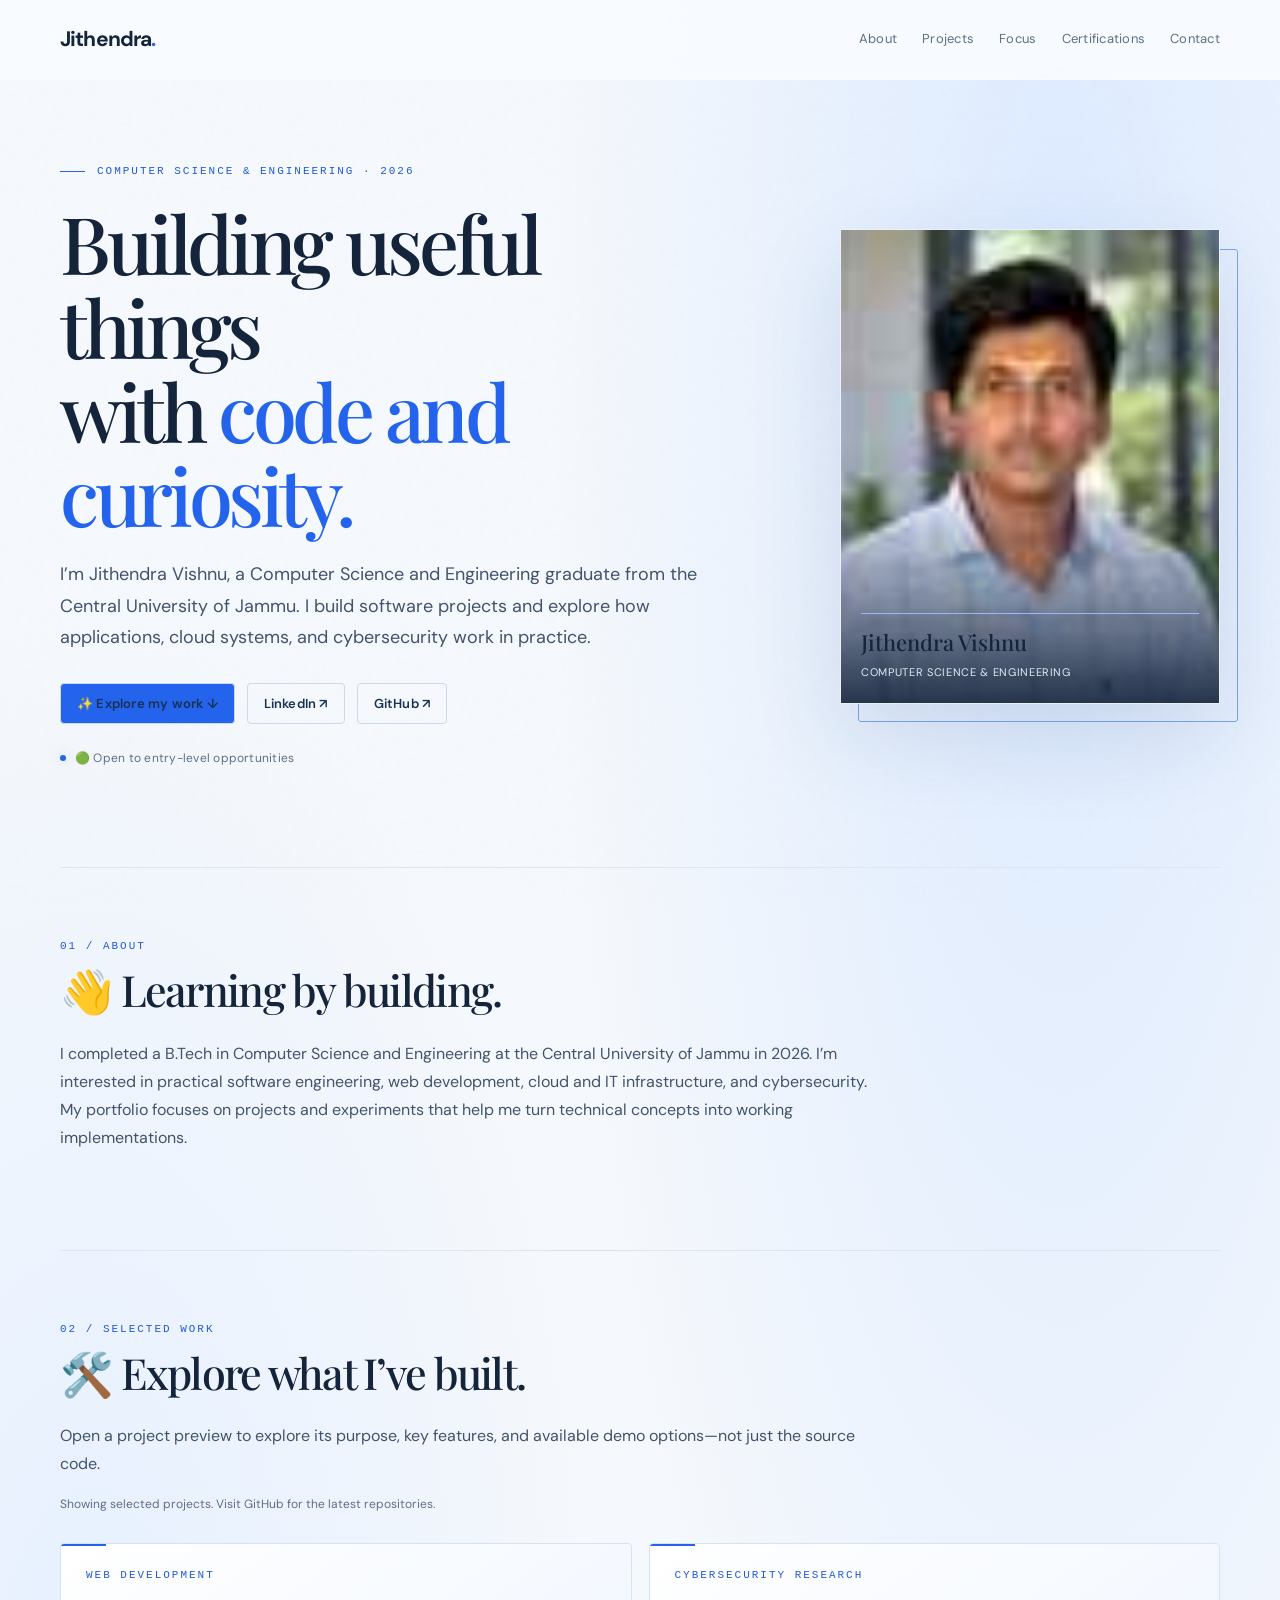
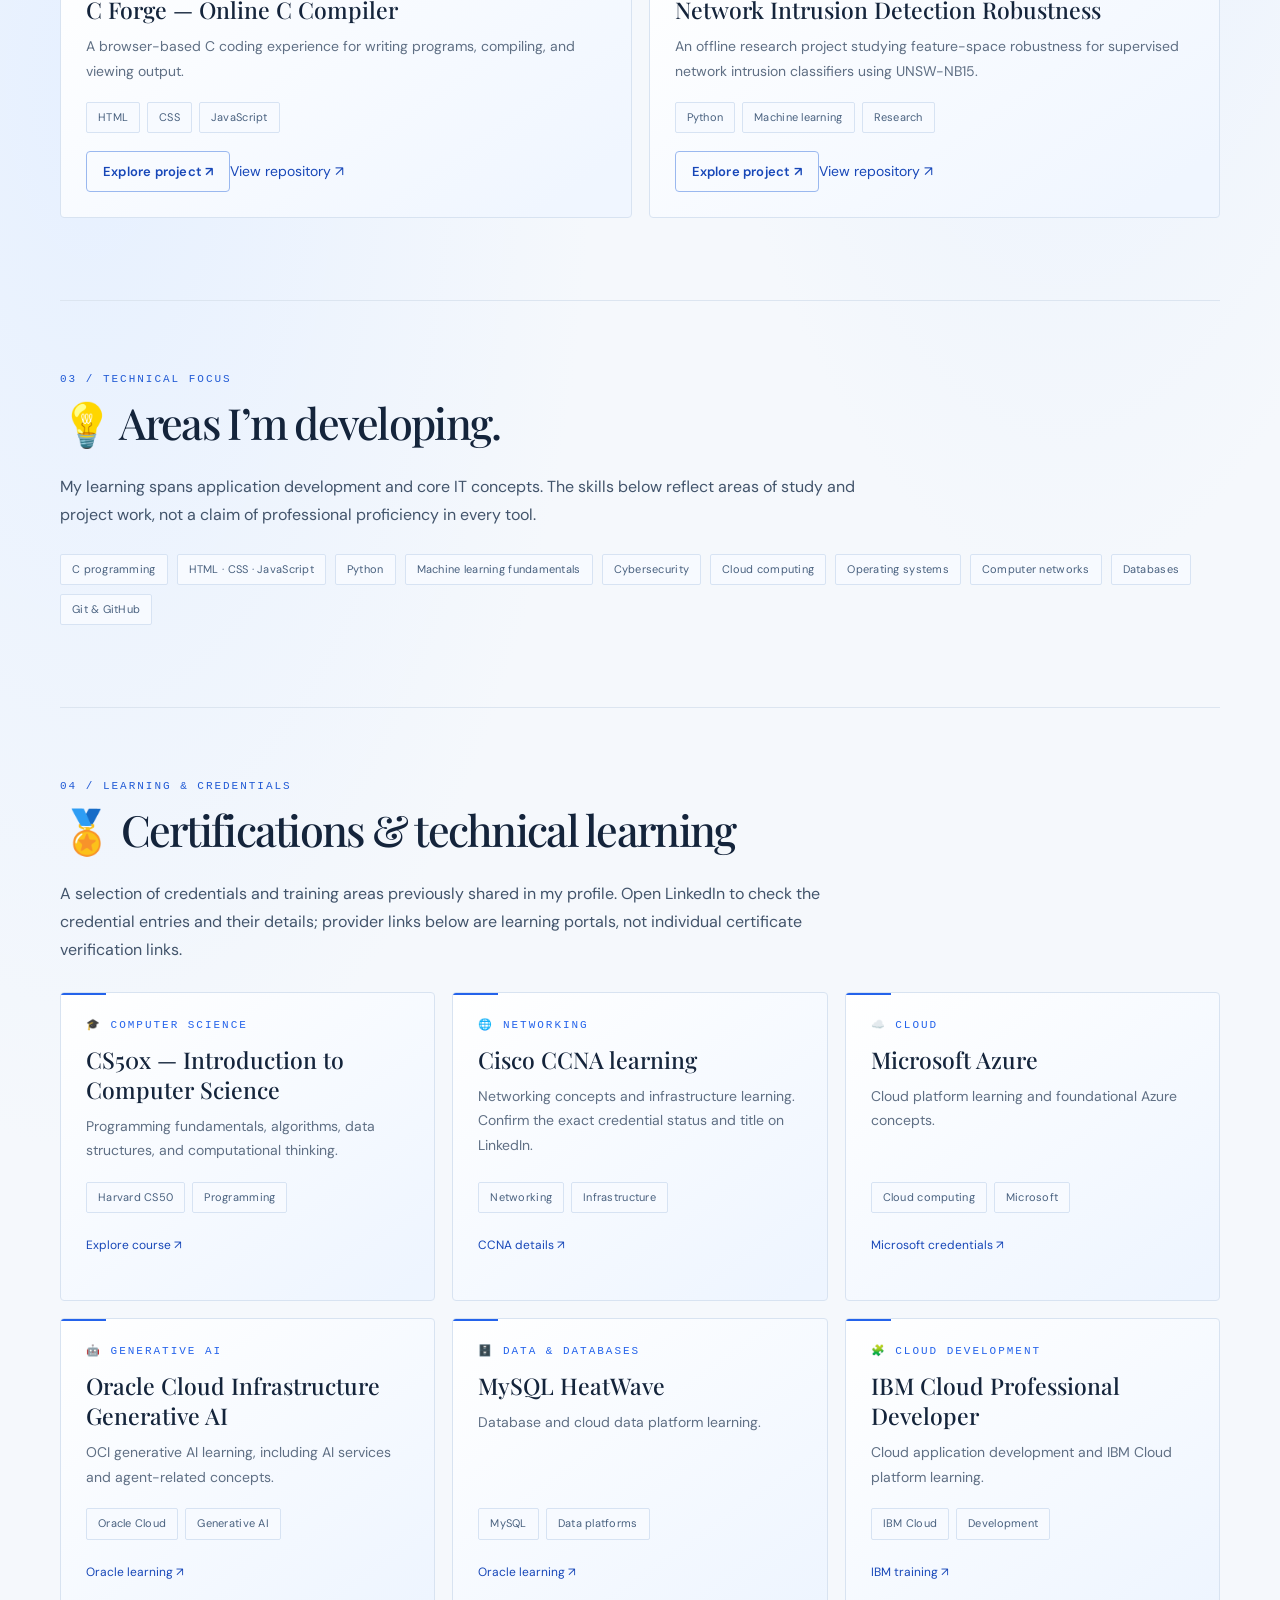
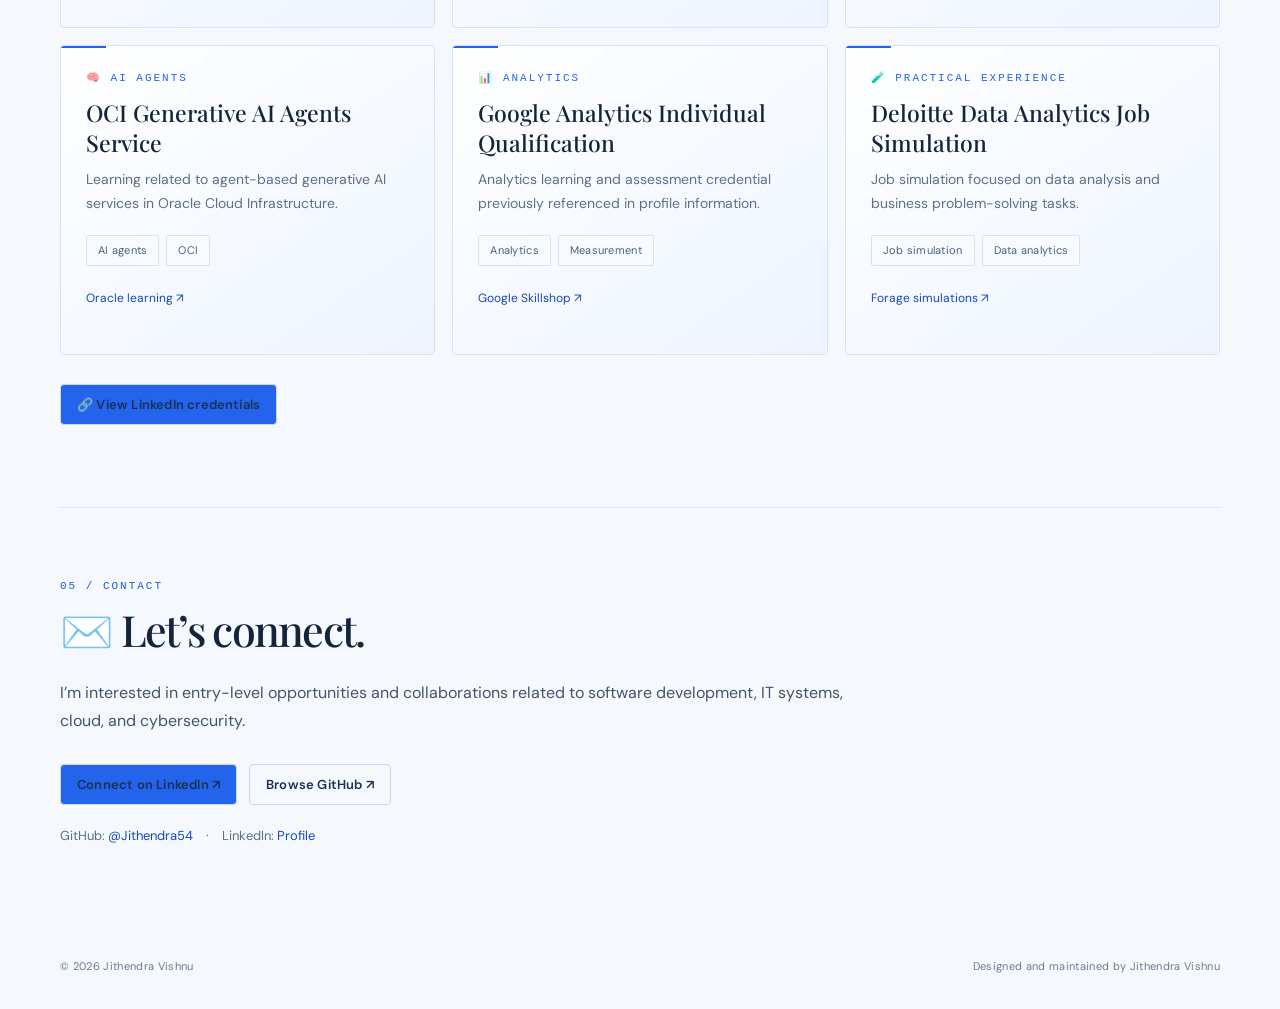
==== commit 99be3188: "Add emoji accents and expanded certification showcase" ====
--- a/index.html
+++ b/index.html
@@ -20,15 +20,15 @@
       <div class="eyebrow">Computer Science & Engineering · 2026</div>
       <h1>Building useful things<br>with <em>code and curiosity.</em></h1>
       <p class="intro">I’m Jithendra Vishnu, a Computer Science and Engineering graduate from the Central University of Jammu. I build software projects and explore how applications, cloud systems, and cybersecurity work in practice.</p>
-      <div class="buttons"><a class="button primary" href="#projects">Explore my work ↓</a><a class="button" href="https://www.linkedin.com/in/jithendra-vishnu-a48143313" target="_blank" rel="noreferrer">LinkedIn ↗</a><a class="button" href="https://github.com/Jithendra54" target="_blank" rel="noreferrer">GitHub ↗</a></div>
-      <div class="availability"><span class="dot"></span> Open to entry-level opportunities</div>
+      <div class="buttons"><a class="button primary" href="#projects">✨ Explore my work ↓</a><a class="button" href="https://www.linkedin.com/in/jithendra-vishnu-a48143313" target="_blank" rel="noreferrer">LinkedIn ↗</a><a class="button" href="https://github.com/Jithendra54" target="_blank" rel="noreferrer">GitHub ↗</a></div>
+      <div class="availability"><span class="dot"></span> 🟢 Open to entry-level opportunities</div>
     </div><div class="portrait-wrap"><div class="portrait-card"><img alt="Portrait of Jithendra Vishnu" src="[data-uri]"><div class="portrait-note"><strong>Jithendra Vishnu</strong><span>Computer Science & Engineering</span></div></div></div></div>
     <section id="about">
-      <div class="label">01 / About</div><h2>Learning by building.</h2>
+      <div class="label">01 / About</div><h2>👋 Learning by building.</h2>
       <p class="about">I completed a B.Tech in Computer Science and Engineering at the Central University of Jammu in 2026. I’m interested in practical software engineering, web development, cloud and IT infrastructure, and cybersecurity. My portfolio focuses on projects and experiments that help me turn technical concepts into working implementations.</p>
     </section>
     <section id="projects">
-      <div class="label">02 / Selected work</div><h2>Explore what I’ve built.</h2><p class="about">Open a project preview to explore its purpose, key features, and available demo options—not just the source code.</p>
+      <div class="label">02 / Selected work</div><h2>🛠️ Explore what I’ve built.</h2><p class="about">Open a project preview to explore its purpose, key features, and available demo options—not just the source code.</p>
       <p class="status" id="status" aria-live="polite">Loading public repositories…</p>
       <div class="grid" id="projects-grid">
         <article class="card"><div class="label">Web development</div><h3>C Forge — Online C Compiler</h3><p>A browser-based C coding experience for writing programs, compiling, and viewing output.</p><div class="meta"><span>HTML</span><span>CSS</span><span>JavaScript</span></div><p style="margin:18px 0 0"><a href="https://github.com/Jithendra54/Online_C-compiler" target="_blank" rel="noreferrer">View repository ↗</a></p></article>
@@ -36,19 +36,29 @@
       </div>
     </section>
     <section id="skills">
-      <div class="label">03 / Technical focus</div><h2>Areas I’m developing.</h2>
+      <div class="label">03 / Technical focus</div><h2>💡 Areas I’m developing.</h2>
       <p class="about">My learning spans application development and core IT concepts. The skills below reflect areas of study and project work, not a claim of professional proficiency in every tool.</p>
       <div class="chips"><span class="chip">C programming</span><span class="chip">HTML · CSS · JavaScript</span><span class="chip">Python</span><span class="chip">Machine learning fundamentals</span><span class="chip">Cybersecurity</span><span class="chip">Cloud computing</span><span class="chip">Operating systems</span><span class="chip">Computer networks</span><span class="chip">Databases</span><span class="chip">Git & GitHub</span></div>
     </section>
-    <section id="certifications"><div class="label">04 / Learning & credentials</div><h2>Certifications & training.</h2><p class="about">Selected courses, certificates, and job simulations previously listed in my professional profile. Some items are training or simulations rather than formal professional certifications.</p><div class="grid cert-grid">
-<article class="card cert-card"><div class="label">Computer Science</div><h3>CS50 — Introduction to Computer Science</h3><p>Harvard University · Computer science fundamentals and programming.</p><div class="meta"><span>Course certificate</span></div><p class="cert-link"><a href="https://cs50.harvard.edu/x/" target="_blank" rel="noreferrer">Course details ↗</a></p></article>
-<article class="card cert-card"><div class="label">Web development</div><h3>Legacy Responsive Web Design V8</h3><p>freeCodeCamp · Responsive layouts and foundational web development.</p><div class="meta"><span>Web development</span></div><p class="cert-link"><a href="https://www.freecodecamp.org/learn/" target="_blank" rel="noreferrer">Course details ↗</a></p></article>
-<article class="card cert-card"><div class="label">Database</div><h3>Introduction to MongoDB</h3><p>Introductory learning in document databases and MongoDB fundamentals.</p><div class="meta"><span>Database fundamentals</span></div><p class="cert-link"><a href="https://learn.mongodb.com/" target="_blank" rel="noreferrer">Learning portal ↗</a></p></article>
-<article class="card cert-card"><div class="label">Analytics</div><h3>Google Analytics Individual Qualification</h3><p>Google Analytics learning and assessment credential listed on my profile.</p><div class="meta"><span>Analytics</span></div><p class="cert-link"><a href="https://skillshop.withgoogle.com/" target="_blank" rel="noreferrer">Google Skillshop ↗</a></p></article>
-<article class="card cert-card"><div class="label">Job simulation</div><h3>Deloitte Australia — Data Analytics Job Simulation</h3><p>Practical job simulation focused on data analytics tasks and business problem-solving.</p><div class="meta"><span>Job simulation</span></div><p class="cert-link"><a href="https://www.theforage.com/" target="_blank" rel="noreferrer">Simulation platform ↗</a></p></article>
-<article class="card cert-card"><div class="label">Additional training</div><h3>IIT Ropar workshop & Corizo training</h3><p>Additional workshop and training certificates previously listed on my profile. Specific program titles and dates can be added when confirmed.</p><div class="meta"><span>Workshop</span><span>Training</span></div></article>
-</div><p class="status">For verification, use the credential records on my <a href="https://www.linkedin.com/in/jithendra-vishnu-a48143313" target="_blank" rel="noreferrer">LinkedIn profile ↗</a>. Provider links above describe the programs and are not individual credential-verification links.</p></section><section id="contact">
-      <div class="label">05 / Contact</div><h2>Let’s connect.</h2>
+    <section id="certifications">
+      <div class="label">04 / Learning & credentials</div>
+      <h2>🏅 Certifications & technical learning</h2>
+      <p class="about">A selection of credentials and training areas previously shared in my profile. Open LinkedIn to check the credential entries and their details; provider links below are learning portals, not individual certificate verification links.</p>
+      <div class="grid cert-grid">
+        <article class="card cert-card"><div class="label">🎓 Computer science</div><h3>CS50x — Introduction to Computer Science</h3><p>Programming fundamentals, algorithms, data structures, and computational thinking.</p><div class="meta"><span>Harvard CS50</span><span>Programming</span></div><p class="cert-link"><a href="https://cs50.harvard.edu/x/" target="_blank" rel="noreferrer">Explore course ↗</a></p></article>
+        <article class="card cert-card"><div class="label">🌐 Networking</div><h3>Cisco CCNA learning</h3><p>Networking concepts and infrastructure learning. Confirm the exact credential status and title on LinkedIn.</p><div class="meta"><span>Networking</span><span>Infrastructure</span></div><p class="cert-link"><a href="https://www.cisco.com/site/us/en/learn/training-certifications/certifications/enterprise/ccna/index.html" target="_blank" rel="noreferrer">CCNA details ↗</a></p></article>
+        <article class="card cert-card"><div class="label">☁️ Cloud</div><h3>Microsoft Azure</h3><p>Cloud platform learning and foundational Azure concepts.</p><div class="meta"><span>Cloud computing</span><span>Microsoft</span></div><p class="cert-link"><a href="https://learn.microsoft.com/credentials/" target="_blank" rel="noreferrer">Microsoft credentials ↗</a></p></article>
+        <article class="card cert-card"><div class="label">🤖 Generative AI</div><h3>Oracle Cloud Infrastructure Generative AI</h3><p>OCI generative AI learning, including AI services and agent-related concepts.</p><div class="meta"><span>Oracle Cloud</span><span>Generative AI</span></div><p class="cert-link"><a href="https://education.oracle.com/" target="_blank" rel="noreferrer">Oracle learning ↗</a></p></article>
+        <article class="card cert-card"><div class="label">🗄️ Data & databases</div><h3>MySQL HeatWave</h3><p>Database and cloud data platform learning.</p><div class="meta"><span>MySQL</span><span>Data platforms</span></div><p class="cert-link"><a href="https://education.oracle.com/" target="_blank" rel="noreferrer">Oracle learning ↗</a></p></article>
+        <article class="card cert-card"><div class="label">🧩 Cloud development</div><h3>IBM Cloud Professional Developer</h3><p>Cloud application development and IBM Cloud platform learning.</p><div class="meta"><span>IBM Cloud</span><span>Development</span></div><p class="cert-link"><a href="https://www.ibm.com/training/" target="_blank" rel="noreferrer">IBM training ↗</a></p></article>
+        <article class="card cert-card"><div class="label">🧠 AI agents</div><h3>OCI Generative AI Agents Service</h3><p>Learning related to agent-based generative AI services in Oracle Cloud Infrastructure.</p><div class="meta"><span>AI agents</span><span>OCI</span></div><p class="cert-link"><a href="https://education.oracle.com/" target="_blank" rel="noreferrer">Oracle learning ↗</a></p></article>
+        <article class="card cert-card"><div class="label">📊 Analytics</div><h3>Google Analytics Individual Qualification</h3><p>Analytics learning and assessment credential previously referenced in profile information.</p><div class="meta"><span>Analytics</span><span>Measurement</span></div><p class="cert-link"><a href="https://skillshop.withgoogle.com/" target="_blank" rel="noreferrer">Google Skillshop ↗</a></p></article>
+        <article class="card cert-card"><div class="label">🧪 Practical experience</div><h3>Deloitte Data Analytics Job Simulation</h3><p>Job simulation focused on data analysis and business problem-solving tasks.</p><div class="meta"><span>Job simulation</span><span>Data analytics</span></div><p class="cert-link"><a href="https://www.theforage.com/" target="_blank" rel="noreferrer">Forage simulations ↗</a></p></article>
+      </div>
+      <div class="buttons"><a class="button primary" href="https://www.linkedin.com/in/jithendra-vishnu-a48143313" target="_blank" rel="noreferrer">🔗 View LinkedIn credentials</a></div>
+    </section>
+    <section id="contact">
+      <div class="label">05 / Contact</div><h2>✉️ Let’s connect.</h2>
       <p class="about">I’m interested in entry-level opportunities and collaborations related to software development, IT systems, cloud, and cybersecurity.</p>
       <div class="buttons"><a class="button primary" href="https://www.linkedin.com/in/jithendra-vishnu-a48143313" target="_blank" rel="noreferrer">Connect on LinkedIn ↗</a><a class="button" href="https://github.com/Jithendra54" target="_blank" rel="noreferrer">Browse GitHub ↗</a></div>
       <div class="contact-line"><span>GitHub: <a href="https://github.com/Jithendra54" target="_blank" rel="noreferrer">@Jithendra54</a></span><span>·</span><span>LinkedIn: <a href="https://www.linkedin.com/in/jithendra-vishnu-a48143313" target="_blank" rel="noreferrer">Profile</a></span></div>
--- a/styles.css
+++ b/styles.css
@@ -1,8 +1,37 @@
-:root{color-scheme:dark;--bg:#0b0f0d;--panel:#121915;--text:#f2f6f0;--muted:#a4b0a7;--lime:#c9f27a;--line:#29352d;--soft:#c9d2cb}
-*{box-sizing:border-box}html{scroll-behavior:smooth;scroll-padding-top:90px}body{margin:0;background:radial-gradient(ellipse at 82% 8%,#1d2a20 0,transparent 36%),var(--bg);color:var(--text);font:16px/1.7 Inter,ui-sans-serif,system-ui,-apple-system,"Segoe UI",sans-serif}a{color:inherit}.wrap{width:min(1120px,calc(100% - 44px));margin:auto}
-header{height:76px;border-bottom:1px solid #ffffff13;display:flex;align-items:center;position:sticky;top:0;background:#0b0f0de8;backdrop-filter:blur(18px);z-index:10}nav{display:flex;align-items:center;justify-content:space-between;width:100%}.brand{font-size:21px;font-weight:800;letter-spacing:-.06em;text-decoration:none}.brand b{color:var(--lime)}.links{display:flex;gap:26px}.links a{color:var(--muted);text-decoration:none;font-size:14px}.links a:hover{color:var(--lime)}
-.hero{min-height:650px;display:grid;grid-template-columns:1.25fr .75fr;align-items:center;gap:45px;padding:78px 0 90px}.eyebrow,.label{color:var(--lime);font:12px ui-monospace,SFMono-Regular,Menlo,monospace;letter-spacing:.14em;text-transform:uppercase}.eyebrow:before{content:"";display:inline-block;width:22px;height:1px;background:var(--lime);vertical-align:middle;margin-right:10px}h1{font-size:clamp(48px,6.4vw,82px);letter-spacing:-.075em;line-height:1.02;margin:22px 0}h1 em{color:var(--lime);font-style:normal}.intro{max-width:670px;color:var(--soft);font-size:19px}.buttons{display:flex;gap:12px;flex-wrap:wrap;margin-top:28px}.button{display:inline-flex;align-items:center;gap:9px;border:1px solid #ffffff24;border-radius:8px;padding:11px 16px;text-decoration:none;font-weight:650;font-size:14px;transition:.2s}.button:hover{transform:translateY(-3px);border-color:var(--lime)}.primary{background:var(--lime);color:#172012;border-color:var(--lime)}.portrait-wrap{position:relative;max-width:370px;justify-self:end;width:100%}.portrait-wrap:before{content:"";position:absolute;inset:18px -18px -18px 18px;border:1px solid #c9f27a77;border-radius:22px}.portrait-card{position:relative;overflow:hidden;border-radius:22px;border:1px solid #ffffff22;background:#1a241d;aspect-ratio:4/5;box-shadow:0 30px 90px #0008}.portrait-card img{width:100%;height:100%;object-fit:cover;object-position:center 22%;display:block;filter:saturate(.93)}.portrait-note{position:absolute;bottom:15px;left:15px;right:15px;padding:13px 15px;border:1px solid #ffffff26;border-radius:12px;background:#0b0f0dd9;backdrop-filter:blur(12px)}.portrait-note strong{display:block;font-size:14px}.portrait-note span{color:var(--muted);font-size:12px}.availability{display:flex;align-items:center;gap:8px;color:var(--muted);font-size:13px;margin-top:23px}.dot{width:7px;height:7px;border-radius:50%;background:var(--lime);box-shadow:0 0 13px #c9f27a88}
-section{padding:64px 0 76px;border-top:1px solid #ffffff13}h2{font-size:clamp(30px,4vw,40px);letter-spacing:-.055em;line-height:1.1;margin:10px 0 24px}.about{max-width:800px;color:var(--soft)}.chips{display:flex;flex-wrap:wrap;gap:9px;margin-top:23px}.chip,.meta span{border:1px solid var(--line);padding:5px 11px;border-radius:999px;color:var(--muted);font-size:12px}.grid{display:grid;grid-template-columns:repeat(auto-fit,minmax(min(100%,300px),1fr));gap:16px;margin-top:26px}.card{background:linear-gradient(145deg,#18211b,#101511);border:1px solid var(--line);border-radius:14px;padding:24px;display:flex;flex-direction:column;min-height:240px;transition:transform .2s,border-color .2s}.card:hover{transform:translateY(-5px);border-color:#718b59}.card h3{font-size:21px;line-height:1.25;margin:13px 0 8px}.card p{color:var(--muted);margin:0 0 18px}.meta{display:flex;gap:7px;flex-wrap:wrap;margin-top:auto}.card a{color:var(--lime);text-decoration:none;font-weight:650}.card a:hover{text-decoration:underline}.status{color:var(--muted);font-size:13px}.contact-panel{display:flex;justify-content:space-between;align-items:center;gap:24px;padding:28px;border:1px solid var(--line);border-radius:16px;background:linear-gradient(120deg,#19241a,#101511)}.contact-panel p{color:var(--muted);margin:0;max-width:600px}footer{border-top:1px solid #ffffff13;padding:25px 0;color:var(--muted);font-size:12px;display:flex;justify-content:space-between;gap:14px;flex-wrap:wrap}.skip{position:absolute;left:-9999px}.skip:focus{left:12px;top:12px;background:var(--lime);color:#172012;padding:8px;z-index:20}
-@media(max-width:780px){.hero{grid-template-columns:1fr;gap:45px;padding:65px 0 75px;min-height:unset}.portrait-wrap{justify-self:start;width:min(78%,350px);margin:0 auto 10px}.links{gap:14px}.links a{font-size:12px}.contact-panel{align-items:flex-start;flex-direction:column}}@media(max-width:460px){.wrap{width:calc(100% - 28px)}.links{gap:10px}.hero{padding-top:54px}h1{font-size:48px}.intro{font-size:17px}section{padding:48px 0 55px}.contact-panel{padding:21px}}@media(prefers-reduced-motion:reduce){html{scroll-behavior:auto}*,*:before,*:after{transition:none!important}}
-/* Interactive project previews and credentials */
-#certifications .status{margin-top:20px}#certifications .status a{color:var(--lime)}.cert-card{min-height:220px}.cert-card .cert-link{margin-top:18px;margin-bottom:0}.cert-card .cert-link a{color:var(--lime);font-size:14px}.project-actions{display:flex;gap:10px;flex-wrap:wrap;margin-top:20px}.project-actions .button{font-size:13px;padding:9px 12px}.project-preview-btn{cursor:pointer;background:transparent;color:var(--lime);border-color:#c9f27a66}.preview-modal{position:fixed;inset:0;z-index:100;display:none;align-items:center;justify-content:center;padding:24px}.preview-modal.is-open{display:flex}.preview-backdrop{position:absolute;inset:0;background:#020503d9;backdrop-filter:blur(9px)}.preview-window{position:relative;width:min(1050px,100%);height:min(760px,90vh);border:1px solid #ffffff2a;border-radius:16px;overflow:hidden;background:#0d120e;box-shadow:0 30px 100px #000a;display:flex;flex-direction:column}.preview-topbar{height:48px;flex-shrink:0;border-bottom:1px solid #ffffff1a;display:flex;align-items:center;gap:15px;padding:0 14px;color:var(--muted);font-size:12px}.browser-dots{display:flex;gap:5px}.browser-dots i{width:8px;height:8px;border-radius:50%;background:#536052}.browser-dots i:first-child{background:#e88b7b}.browser-dots i:nth-child(2){background:#e6c66e}.browser-dots i:nth-child(3){background:#9ccf7a}.preview-close{margin-left:auto;background:transparent;border:0;color:var(--text);font-size:27px;cursor:pointer}.preview-content{overflow:auto;padding:clamp(18px,4vw,38px);height:100%}.preview-content h3{font-size:clamp(25px,4vw,38px);letter-spacing:-.04em;margin:10px 0}.preview-content p{color:var(--soft);max-width:750px}.preview-feature-grid{display:grid;grid-template-columns:repeat(auto-fit,minmax(180px,1fr));gap:12px;margin:22px 0}.preview-feature{padding:17px;border:1px solid var(--line);border-radius:10px;background:var(--panel)}.preview-feature strong{display:block;margin-bottom:6px}.preview-feature span{font-size:13px;color:var(--muted)}.preview-frame{width:100%;height:100%;min-height:430px;border:0;background:#fff}.preview-live{padding:0!important;display:flex;flex-direction:column}.preview-live .live-notice{padding:9px 15px;margin:0;background:#18221b;font-size:12px}.preview-live iframe{width:100%;height:100%;border:0;min-height:420px;background:white}.preview-live .frame-fallback{padding:20px}.preview-live .frame-fallback a{color:var(--lime)}body.modal-open{overflow:hidden}@media(max-width:600px){.preview-modal{padding:8px}.preview-window{height:94vh}.preview-topbar{gap:8px}.cert-grid{grid-template-columns:1fr}}+@import url('https://fonts.googleapis.com/css2?family=DM+Sans:wght@400;500;600;700&family=Playfair+Display:wght@500;600;700&display=swap');
+:root{color-scheme:light;--bg:#f5f8fc;--panel:#ffffff;--panel2:#eaf2ff;--text:#14243b;--muted:#5f6f84;--gold:#2463eb;--gold2:#1747b8;--line:#d8e3f1;--soft:#42546b;--serif:'Playfair Display',Georgia,serif;--sans:'DM Sans',system-ui,sans-serif}
+*{box-sizing:border-box}html{scroll-behavior:smooth;scroll-padding-top:96px}body{margin:0;background:radial-gradient(ellipse at 83% 8%,#dceaff 0,transparent 34%),radial-gradient(ellipse at 7% 40%,#e6f0ff 0,transparent 30%),var(--bg);color:var(--text);font:16px/1.75 var(--sans)}body:after{content:"";position:fixed;inset:0;pointer-events:none;opacity:.035;background-image:url("data:image/svg+xml,%3Csvg viewBox='0 0 180 180' xmlns='http://www.w3.org/2000/svg'%3E%3Cfilter id='n'%3E%3CfeTurbulence type='fractalNoise' baseFrequency='.85' numOctaves='3' stitchTiles='stitch'/%3E%3C/filter%3E%3Crect width='100%25' height='100%25' filter='url(%23n)' opacity='.14'/%3E%3C/svg%3E");z-index:-1}
+a{color:inherit}.wrap{width:min(1160px,calc(100% - 48px));margin:auto}header{height:80px;border-bottom:1px solid #ffffff15;display:flex;align-items:center;position:sticky;top:0;background:#f8fbfff0;backdrop-filter:blur(20px);z-index:10}nav{display:flex;align-items:center;justify-content:space-between;width:100%}.brand{font-size:21px;font-weight:700;letter-spacing:-.04em;text-decoration:none}.brand b{color:var(--gold)}.links{display:flex;gap:25px}.links a{color:var(--muted);text-decoration:none;font-size:13px;letter-spacing:.02em}.links a:hover{color:var(--gold2)}
+.hero{min-height:650px;display:grid;grid-template-columns:1.22fr .78fr;align-items:center;gap:56px;padding:85px 0 98px}.eyebrow,.label{color:var(--gold);font:11px ui-monospace,SFMono-Regular,Menlo,monospace;letter-spacing:.18em;text-transform:uppercase}.eyebrow:before{content:"";display:inline-block;width:25px;height:1px;background:var(--gold);vertical-align:middle;margin-right:12px}h1,h2{font-family:var(--serif);font-weight:500}h1{font-size:clamp(48px,6.2vw,82px);letter-spacing:-.055em;line-height:1.06;margin:23px 0}h1 em{color:var(--gold2);font-style:normal}.intro{max-width:660px;color:var(--soft);font-size:18px}.buttons{display:flex;gap:12px;flex-wrap:wrap;margin-top:29px}.button{display:inline-flex;align-items:center;justify-content:center;gap:8px;border:1px solid #ffffff2b;border-radius:4px;padding:11px 16px;text-decoration:none;font:600 13px var(--sans);letter-spacing:.015em;cursor:pointer;background:transparent;color:var(--text);transition:transform .22s,border-color .22s,background .22s}.button:hover{transform:translateY(-2px);border-color:var(--gold)}.primary{background:var(--gold);color:#161a20;border-color:var(--gold)}.primary:hover{background:var(--gold2)}.availability{display:flex;align-items:center;gap:9px;color:var(--muted);font-size:12px;letter-spacing:.02em;margin-top:24px}.dot{width:6px;height:6px;border-radius:50%;background:var(--gold);box-shadow:0 0 12px #d7b77a80}.portrait-wrap{position:relative;max-width:380px;justify-self:end;width:100%}.portrait-wrap:before{content:"";position:absolute;inset:20px -18px -18px 18px;border:1px solid #d7b77a80;border-radius:3px}.portrait-card{position:relative;overflow:hidden;border:1px solid #ffffff26;background:#e8eef8;aspect-ratio:4/5;box-shadow:0 32px 85px #173c7020}.portrait-card:after{content:"";position:absolute;inset:0;background:linear-gradient(180deg,transparent 55%,#14243be8 100%);pointer-events:none}.portrait-card img{width:100%;height:100%;object-fit:cover;object-position:center 22%;display:block;filter:saturate(.9) contrast(1.02)}.portrait-note{position:absolute;z-index:1;bottom:18px;left:20px;right:20px;border-top:1px solid #d7b77a99;padding-top:13px}.portrait-note strong{display:block;font:500 22px var(--serif)}.portrait-note span{color:#e3eaf5;font-size:11px;letter-spacing:.06em;text-transform:uppercase}
+section{padding:72px 0 82px;border-top:1px solid #dce5f0}h2{font-size:clamp(31px,4vw,43px);letter-spacing:-.04em;line-height:1.2;margin:12px 0 24px}.about{max-width:820px;color:var(--soft)}.chips{display:flex;flex-wrap:wrap;gap:9px;margin-top:25px}.chip,.meta span{border:1px solid #d6e2f2;padding:5px 11px;border-radius:2px;color:#50627a;font-size:11px;letter-spacing:.025em}.grid{display:grid;grid-template-columns:repeat(auto-fit,minmax(min(100%,300px),1fr));gap:17px;margin-top:28px}.card{position:relative;background:linear-gradient(145deg,#ffffff,#f0f6ff 90%);border:1px solid #d8e3f1;border-radius:4px;padding:25px;display:flex;flex-direction:column;min-height:245px;transition:transform .24s,border-color .24s,box-shadow .24s;overflow:hidden}.card:before{content:"";position:absolute;top:0;left:0;width:45px;height:2px;background:var(--gold);transition:width .25s}.card:hover{transform:translateY(-4px);border-color:#7ca4f7;box-shadow:0 18px 45px #1b4b8a14}.card:hover:before{width:100%}.card h3{font:500 23px/1.3 var(--serif);margin:14px 0 9px}.card p{color:var(--muted);font-size:14px;margin:0 0 19px}.meta{display:flex;gap:7px;flex-wrap:wrap;margin-top:auto}.card a{color:var(--gold2);text-decoration:none}.card a:hover{text-decoration:underline}.status{color:var(--muted);font-size:12px}.project-actions{display:flex;gap:9px;flex-wrap:wrap;margin-top:22px}.project-actions .button{padding:9px 12px;font-size:12px}.project-preview-btn{border-color:#766547;color:var(--gold2)}.project-preview-btn:hover{background:#d7b77a18}.cert-card{min-height:220px}.cert-card .cert-link{margin-top:19px}.cert-card .cert-link a{font-size:12px}
+.contact-panel{display:flex;justify-content:space-between;align-items:center;gap:28px;padding:32px;border:1px solid #d8e3f1;border-radius:4px;background:linear-gradient(120deg,#ffffff,#eaf2ff)}.contact-panel p{color:var(--muted);margin:0;max-width:600px}.contact-line{display:flex;gap:13px;align-items:center;flex-wrap:wrap;color:var(--muted);margin-top:20px;font-size:13px}.contact-line a{color:var(--gold2);text-decoration:none}footer{border-top:1px solid #ffffff16;padding:26px 0;color:#8e9aa9;font-size:11px;letter-spacing:.03em;display:flex;justify-content:space-between;gap:14px;flex-wrap:wrap}
+.preview-modal{position:fixed;inset:0;display:none;align-items:center;justify-content:center;padding:24px;z-index:50}.preview-modal.is-open{display:flex}.preview-backdrop{position:absolute;inset:0;background:#05080ddc;backdrop-filter:blur(9px)}.preview-window{position:relative;width:min(940px,100%);max-height:min(88vh,900px);overflow:auto;border:1px solid #5c5b52;background:#ffffff;box-shadow:0 30px 100px #163d7025;animation:modal-in .22s ease}.preview-topbar{height:48px;display:flex;align-items:center;gap:14px;padding:0 17px;border-bottom:1px solid #d8e3f1;background:#edf4ff;color:var(--muted);font-size:11px;letter-spacing:.08em;text-transform:uppercase}.browser-dots{display:flex;gap:5px}.browser-dots i{display:block;width:7px;height:7px;border-radius:50%;background:#667181}.browser-dots i:first-child{background:var(--gold)}.preview-close{margin-left:auto;border:0;background:none;color:var(--text);font-size:25px;cursor:pointer}.preview-content{padding:clamp(22px,5vw,48px)}.preview-content h3{font:500 clamp(30px,5vw,46px)/1.15 var(--serif);margin:13px 0}.preview-content>p{color:var(--soft);max-width:740px}.preview-feature-grid{display:grid;grid-template-columns:repeat(3,1fr);gap:12px;margin:27px 0}.preview-feature{border:1px solid #303b49;background:#171f2a;padding:17px}.preview-feature strong{display:block;font:500 17px var(--serif);color:var(--gold2);margin-bottom:7px}.preview-feature span{font-size:12px;color:var(--muted);line-height:1.65}.preview-live{margin-top:28px;border:1px solid #303b49}.live-notice,.frame-fallback{font-size:12px;color:var(--muted);padding:12px 16px;margin:0;background:#edf4ff}.preview-live iframe{width:100%;height:520px;border:0;background:#fff;display:block}.frame-fallback a{color:var(--gold2)}body.modal-open{overflow:hidden}.skip{position:absolute;left:-9999px}.skip:focus{left:12px;top:12px;background:var(--gold);color:#171a20;padding:8px;z-index:100}
+@keyframes modal-in{from{opacity:0;transform:translateY(10px)}to{opacity:1;transform:translateY(0)}}
+@media(max-width:820px){.hero{grid-template-columns:1fr;gap:44px;padding:65px 0 80px;min-height:unset}.portrait-wrap{justify-self:center;width:min(78%,350px);margin:0 auto 10px}.links{gap:14px}.links a{font-size:11px}.contact-panel{align-items:flex-start;flex-direction:column}.preview-feature-grid{grid-template-columns:1fr}}@media(max-width:560px){.wrap{width:calc(100% - 30px)}header{height:70px}.links{gap:10px}.links a{font-size:10px}.hero{padding-top:50px}h1{font-size:47px}.intro{font-size:16px}section{padding:51px 0 59px}.contact-panel{padding:21px}.preview-modal{padding:10px}.preview-live iframe{height:430px}.preview-topbar{gap:9px}}@media(prefers-reduced-motion:reduce){html{scroll-behavior:auto}*,*:before,*:after{animation:none!important;transition:none!important}}
+/* Light, white-and-blue finishing pass */
+body:after{opacity:.025}
+.hero .eyebrow,.label{color:#225bd5}
+h1 em{color:#2463eb}
+.primary{background:#2463eb;color:#fff;border-color:#2463eb}
+.primary:hover{background:#1747b8}
+.button{border-color:#cbd9eb;color:#183252}
+.button:hover{border-color:#2463eb;background:#eaf2ff}
+.primary:hover{color:#fff}
+.availability .dot{background:#2463eb;box-shadow:0 0 12px #2463eb55}
+.portrait-wrap:before{border-color:#7ba4f5}
+.portrait-note{border-top-color:#9ab9f5}
+.card:before{background:#2463eb}
+.project-preview-btn{border-color:#9ab8ef;color:#1747b8}
+.project-preview-btn:hover{background:#e8f0ff}
+.meta span,.chip{background:#f7faff;color:#49617f;border-color:#d7e3f3}
+.cert-card{background:linear-gradient(145deg,#fff,#eef5ff 95%)}
+.cert-card .label{color:#2463eb}
+.preview-window{border-color:#cfdbec}
+.preview-topbar{background:#edf4ff;color:#50627a;border-bottom-color:#d8e3f1}
+.preview-feature{background:#f5f8fd;border-color:#d8e3f1}
+.preview-feature strong{color:#1747b8}
+.preview-live{border-color:#d8e3f1}
+.live-notice,.frame-fallback{background:#edf4ff;color:#50627a}
+.contact-panel{border-color:#d8e3f1;background:linear-gradient(120deg,#fff,#edf4ff)}
+.contact-line a,.card a{color:#1747b8}
+footer{color:#687b93}
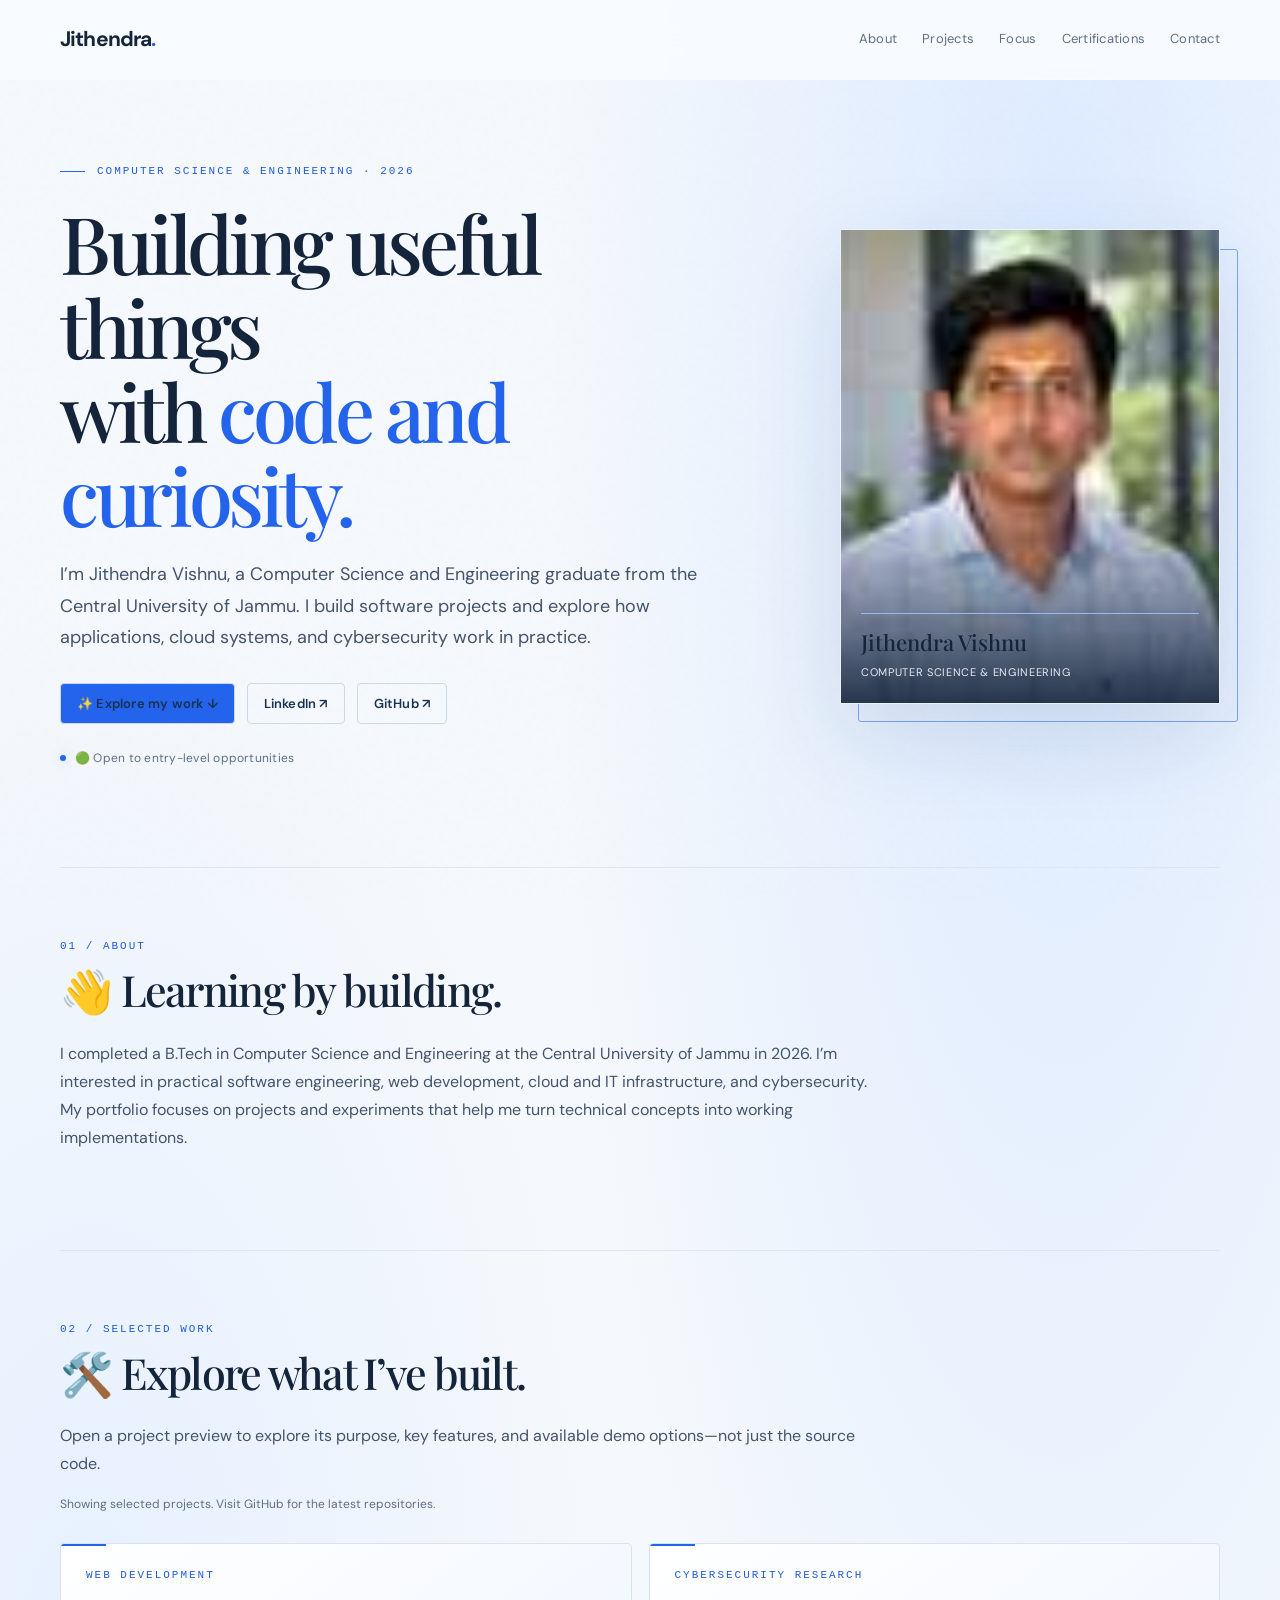
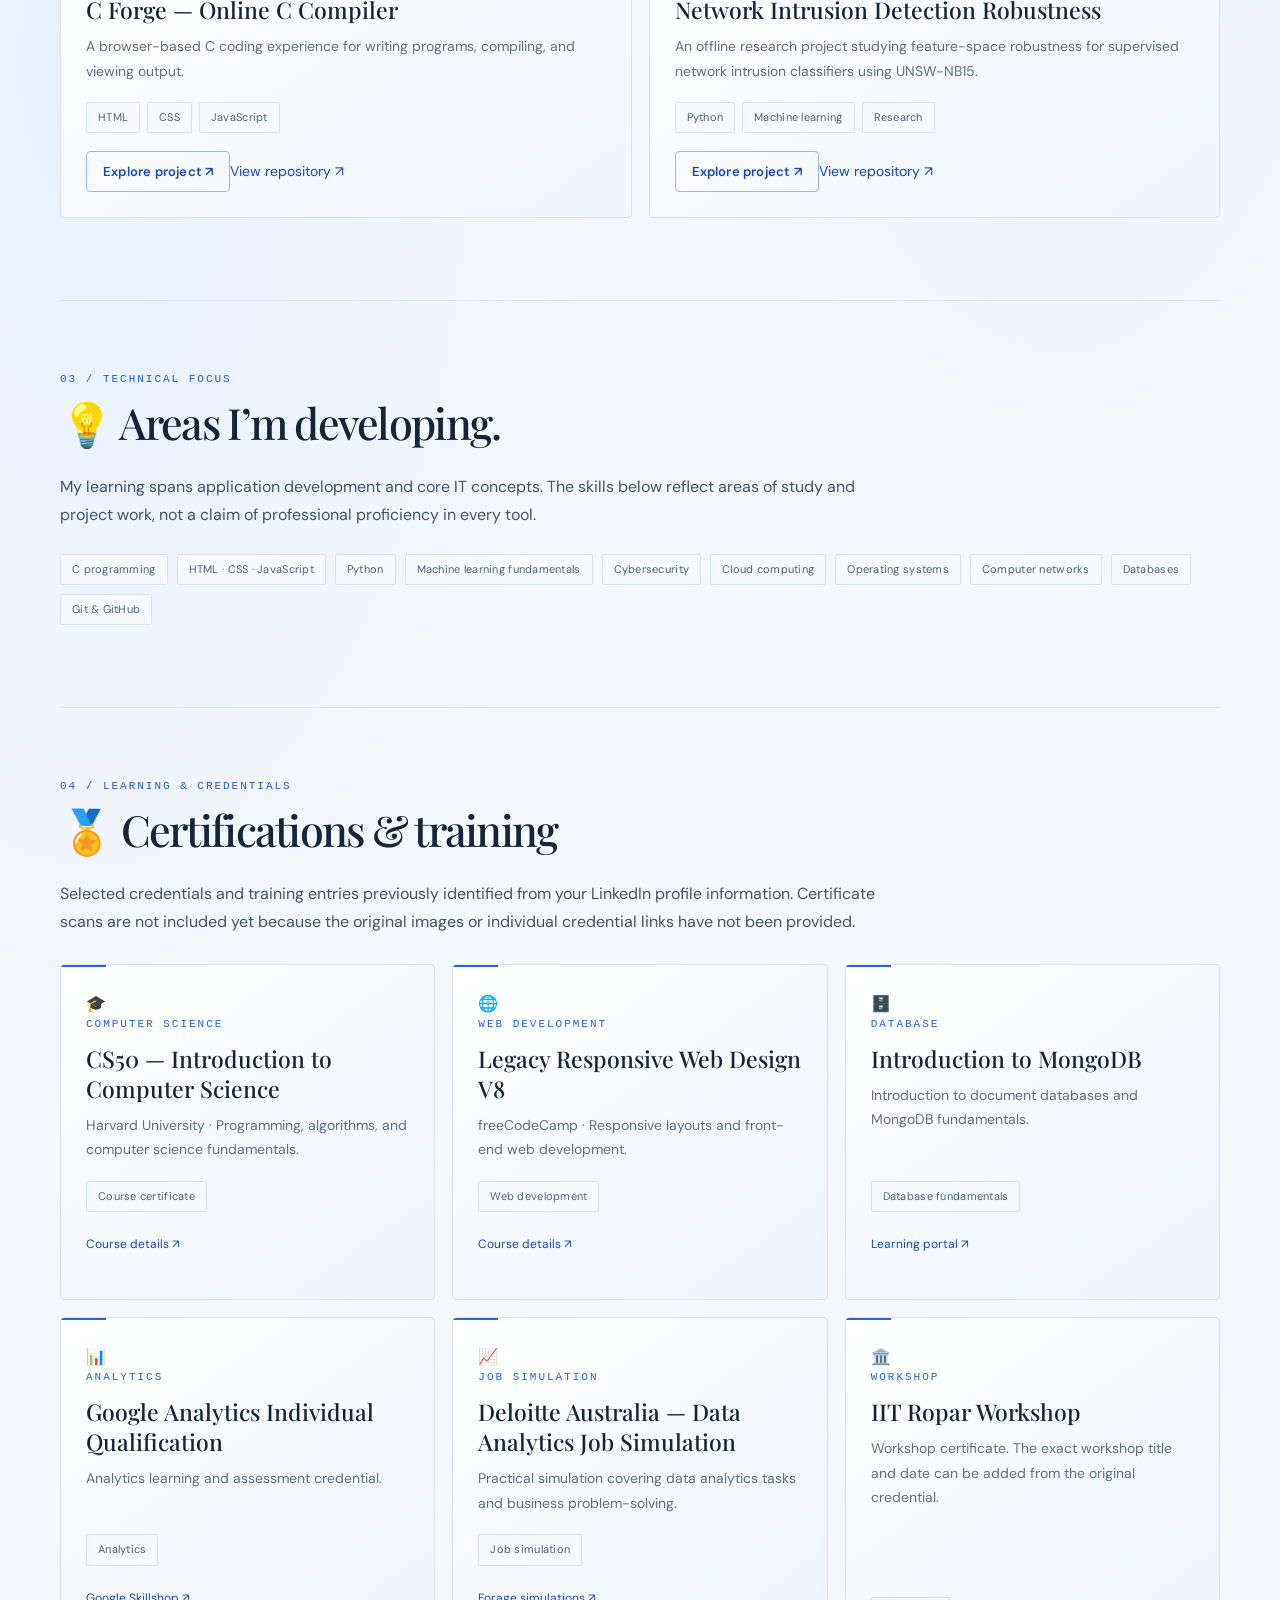
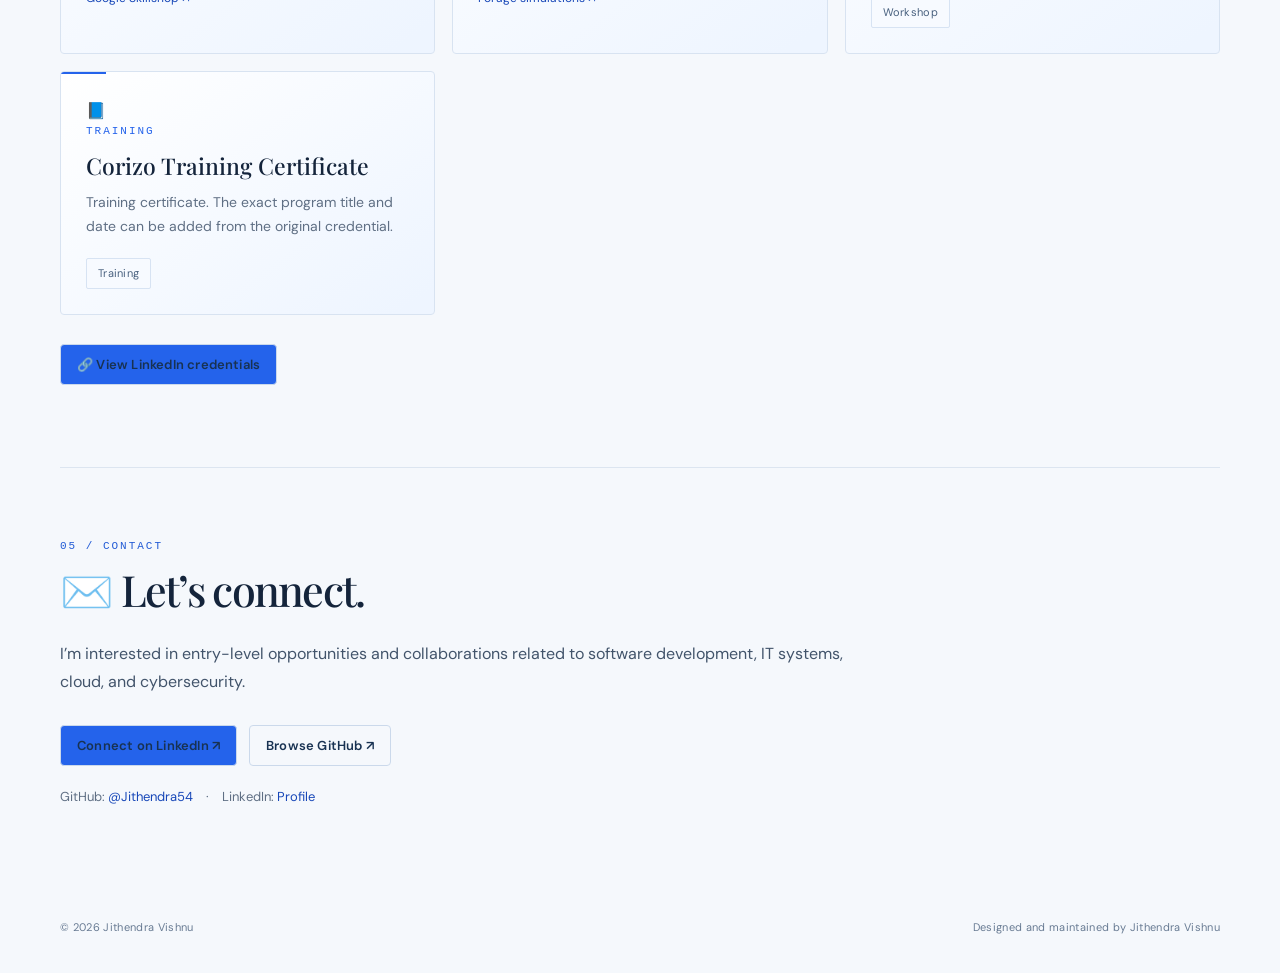
==== commit 904ccb5e: "Remove unverified certifications and keep LinkedIn-listed credentials" ====
--- a/index.html
+++ b/index.html
@@ -42,18 +42,16 @@
     </section>
     <section id="certifications">
       <div class="label">04 / Learning & credentials</div>
-      <h2>🏅 Certifications & technical learning</h2>
-      <p class="about">A selection of credentials and training areas previously shared in my profile. Open LinkedIn to check the credential entries and their details; provider links below are learning portals, not individual certificate verification links.</p>
+      <h2>🏅 Certifications & training</h2>
+      <p class="about">Selected credentials and training entries previously identified from your LinkedIn profile information. Certificate scans are not included yet because the original images or individual credential links have not been provided.</p>
       <div class="grid cert-grid">
-        <article class="card cert-card"><div class="label">🎓 Computer science</div><h3>CS50x — Introduction to Computer Science</h3><p>Programming fundamentals, algorithms, data structures, and computational thinking.</p><div class="meta"><span>Harvard CS50</span><span>Programming</span></div><p class="cert-link"><a href="https://cs50.harvard.edu/x/" target="_blank" rel="noreferrer">Explore course ↗</a></p></article>
-        <article class="card cert-card"><div class="label">🌐 Networking</div><h3>Cisco CCNA learning</h3><p>Networking concepts and infrastructure learning. Confirm the exact credential status and title on LinkedIn.</p><div class="meta"><span>Networking</span><span>Infrastructure</span></div><p class="cert-link"><a href="https://www.cisco.com/site/us/en/learn/training-certifications/certifications/enterprise/ccna/index.html" target="_blank" rel="noreferrer">CCNA details ↗</a></p></article>
-        <article class="card cert-card"><div class="label">☁️ Cloud</div><h3>Microsoft Azure</h3><p>Cloud platform learning and foundational Azure concepts.</p><div class="meta"><span>Cloud computing</span><span>Microsoft</span></div><p class="cert-link"><a href="https://learn.microsoft.com/credentials/" target="_blank" rel="noreferrer">Microsoft credentials ↗</a></p></article>
-        <article class="card cert-card"><div class="label">🤖 Generative AI</div><h3>Oracle Cloud Infrastructure Generative AI</h3><p>OCI generative AI learning, including AI services and agent-related concepts.</p><div class="meta"><span>Oracle Cloud</span><span>Generative AI</span></div><p class="cert-link"><a href="https://education.oracle.com/" target="_blank" rel="noreferrer">Oracle learning ↗</a></p></article>
-        <article class="card cert-card"><div class="label">🗄️ Data & databases</div><h3>MySQL HeatWave</h3><p>Database and cloud data platform learning.</p><div class="meta"><span>MySQL</span><span>Data platforms</span></div><p class="cert-link"><a href="https://education.oracle.com/" target="_blank" rel="noreferrer">Oracle learning ↗</a></p></article>
-        <article class="card cert-card"><div class="label">🧩 Cloud development</div><h3>IBM Cloud Professional Developer</h3><p>Cloud application development and IBM Cloud platform learning.</p><div class="meta"><span>IBM Cloud</span><span>Development</span></div><p class="cert-link"><a href="https://www.ibm.com/training/" target="_blank" rel="noreferrer">IBM training ↗</a></p></article>
-        <article class="card cert-card"><div class="label">🧠 AI agents</div><h3>OCI Generative AI Agents Service</h3><p>Learning related to agent-based generative AI services in Oracle Cloud Infrastructure.</p><div class="meta"><span>AI agents</span><span>OCI</span></div><p class="cert-link"><a href="https://education.oracle.com/" target="_blank" rel="noreferrer">Oracle learning ↗</a></p></article>
-        <article class="card cert-card"><div class="label">📊 Analytics</div><h3>Google Analytics Individual Qualification</h3><p>Analytics learning and assessment credential previously referenced in profile information.</p><div class="meta"><span>Analytics</span><span>Measurement</span></div><p class="cert-link"><a href="https://skillshop.withgoogle.com/" target="_blank" rel="noreferrer">Google Skillshop ↗</a></p></article>
-        <article class="card cert-card"><div class="label">🧪 Practical experience</div><h3>Deloitte Data Analytics Job Simulation</h3><p>Job simulation focused on data analysis and business problem-solving tasks.</p><div class="meta"><span>Job simulation</span><span>Data analytics</span></div><p class="cert-link"><a href="https://www.theforage.com/" target="_blank" rel="noreferrer">Forage simulations ↗</a></p></article>
+        <article class="card cert-card"><div class="credential-mark" aria-hidden="true">🎓</div><div class="label">Computer science</div><h3>CS50 — Introduction to Computer Science</h3><p>Harvard University · Programming, algorithms, and computer science fundamentals.</p><div class="meta"><span>Course certificate</span></div><p class="cert-link"><a href="https://cs50.harvard.edu/x/" target="_blank" rel="noreferrer">Course details ↗</a></p></article>
+        <article class="card cert-card"><div class="credential-mark" aria-hidden="true">🌐</div><div class="label">Web development</div><h3>Legacy Responsive Web Design V8</h3><p>freeCodeCamp · Responsive layouts and front-end web development.</p><div class="meta"><span>Web development</span></div><p class="cert-link"><a href="https://www.freecodecamp.org/learn/" target="_blank" rel="noreferrer">Course details ↗</a></p></article>
+        <article class="card cert-card"><div class="credential-mark" aria-hidden="true">🗄️</div><div class="label">Database</div><h3>Introduction to MongoDB</h3><p>Introduction to document databases and MongoDB fundamentals.</p><div class="meta"><span>Database fundamentals</span></div><p class="cert-link"><a href="https://learn.mongodb.com/" target="_blank" rel="noreferrer">Learning portal ↗</a></p></article>
+        <article class="card cert-card"><div class="credential-mark" aria-hidden="true">📊</div><div class="label">Analytics</div><h3>Google Analytics Individual Qualification</h3><p>Analytics learning and assessment credential.</p><div class="meta"><span>Analytics</span></div><p class="cert-link"><a href="https://skillshop.withgoogle.com/" target="_blank" rel="noreferrer">Google Skillshop ↗</a></p></article>
+        <article class="card cert-card"><div class="credential-mark" aria-hidden="true">📈</div><div class="label">Job simulation</div><h3>Deloitte Australia — Data Analytics Job Simulation</h3><p>Practical simulation covering data analytics tasks and business problem-solving.</p><div class="meta"><span>Job simulation</span></div><p class="cert-link"><a href="https://www.theforage.com/" target="_blank" rel="noreferrer">Forage simulations ↗</a></p></article>
+        <article class="card cert-card"><div class="credential-mark" aria-hidden="true">🏛️</div><div class="label">Workshop</div><h3>IIT Ropar Workshop</h3><p>Workshop certificate. The exact workshop title and date can be added from the original credential.</p><div class="meta"><span>Workshop</span></div></article>
+        <article class="card cert-card"><div class="credential-mark" aria-hidden="true">📘</div><div class="label">Training</div><h3>Corizo Training Certificate</h3><p>Training certificate. The exact program title and date can be added from the original credential.</p><div class="meta"><span>Training</span></div></article>
       </div>
       <div class="buttons"><a class="button primary" href="https://www.linkedin.com/in/jithendra-vishnu-a48143313" target="_blank" rel="noreferrer">🔗 View LinkedIn credentials</a></div>
     </section>
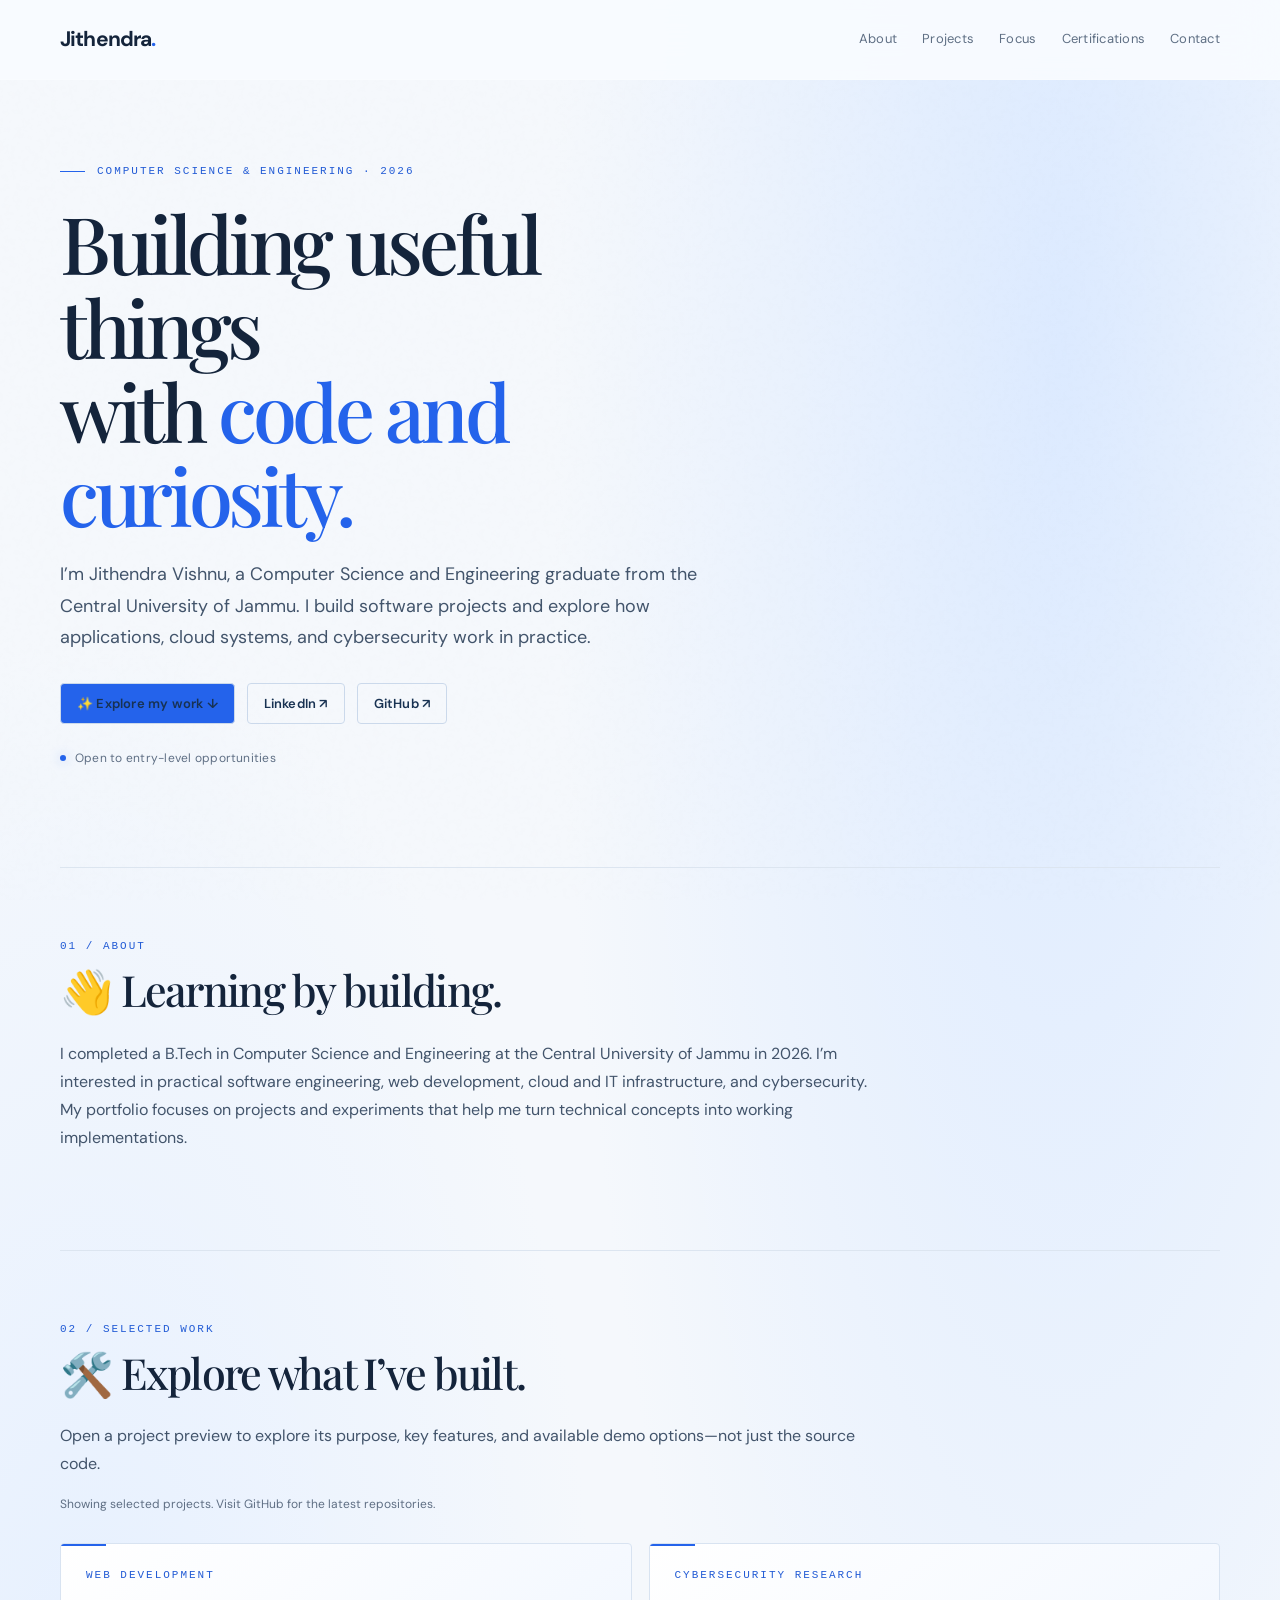
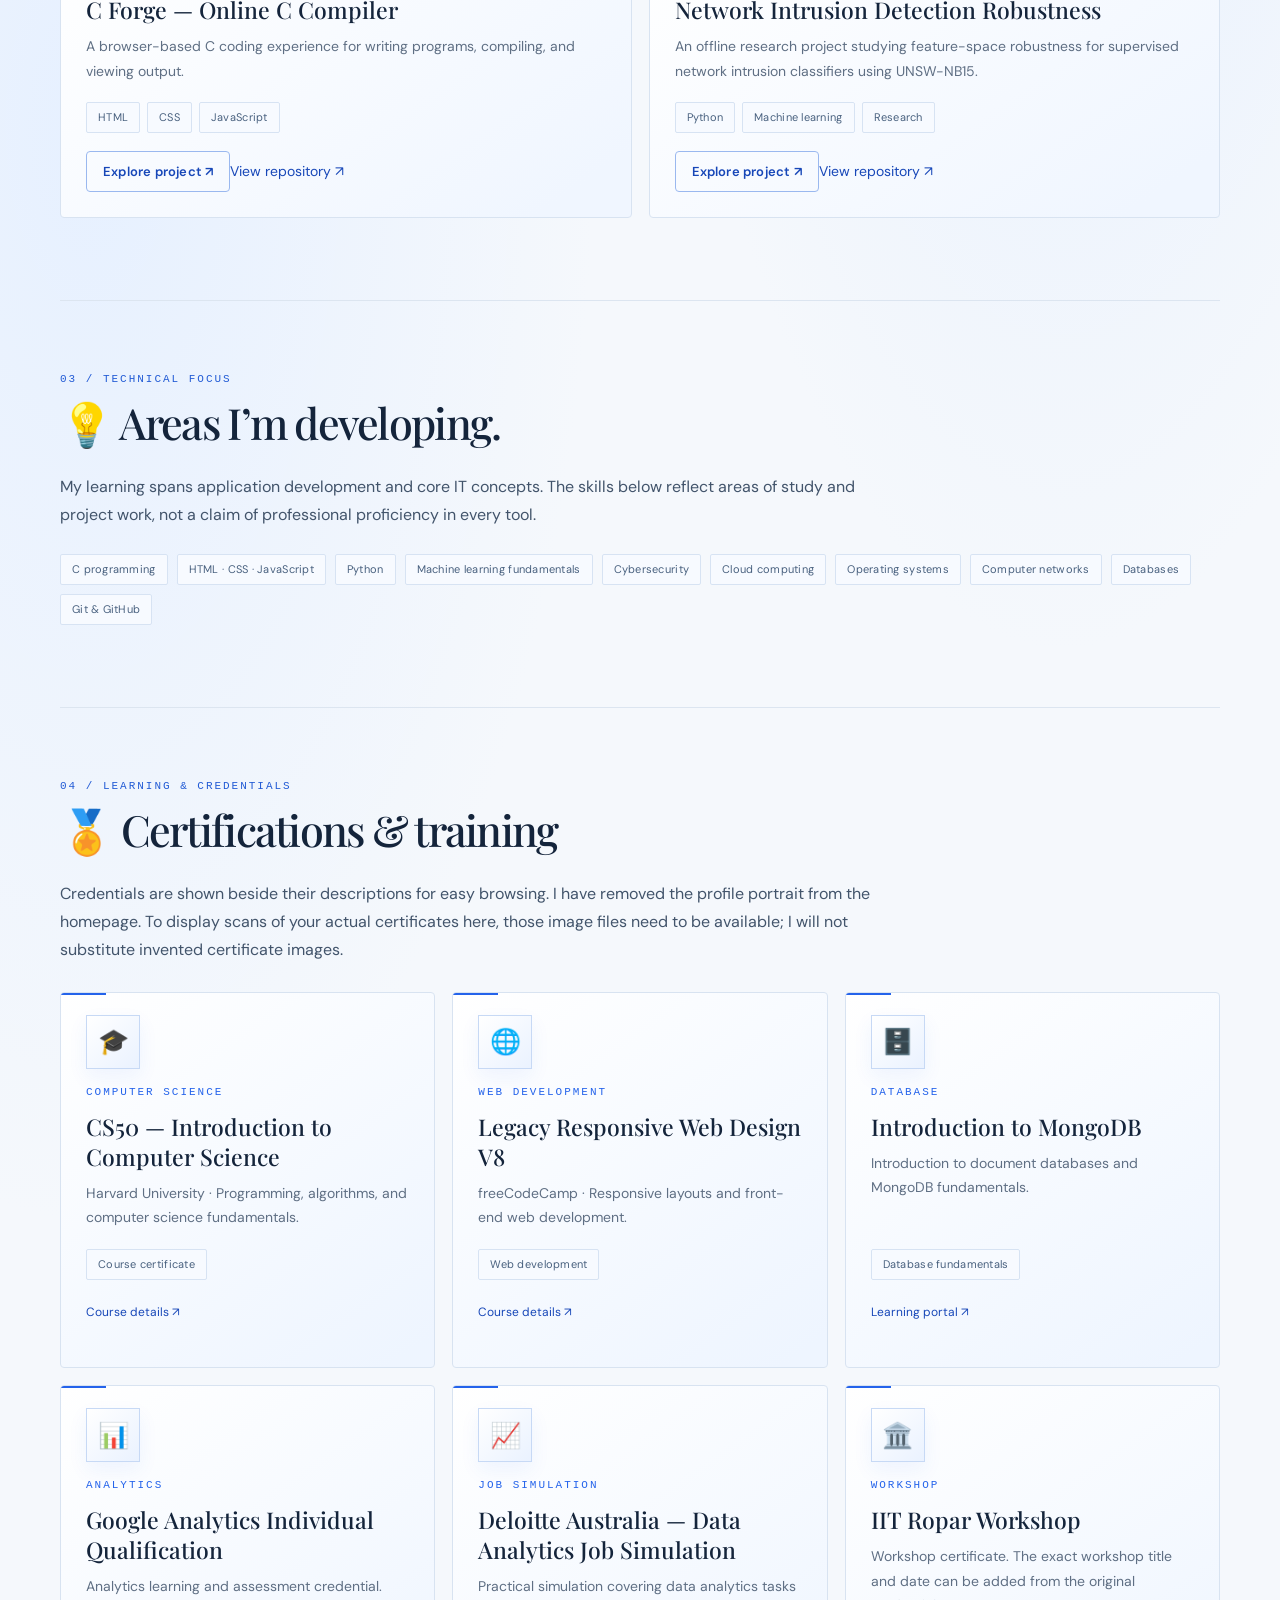
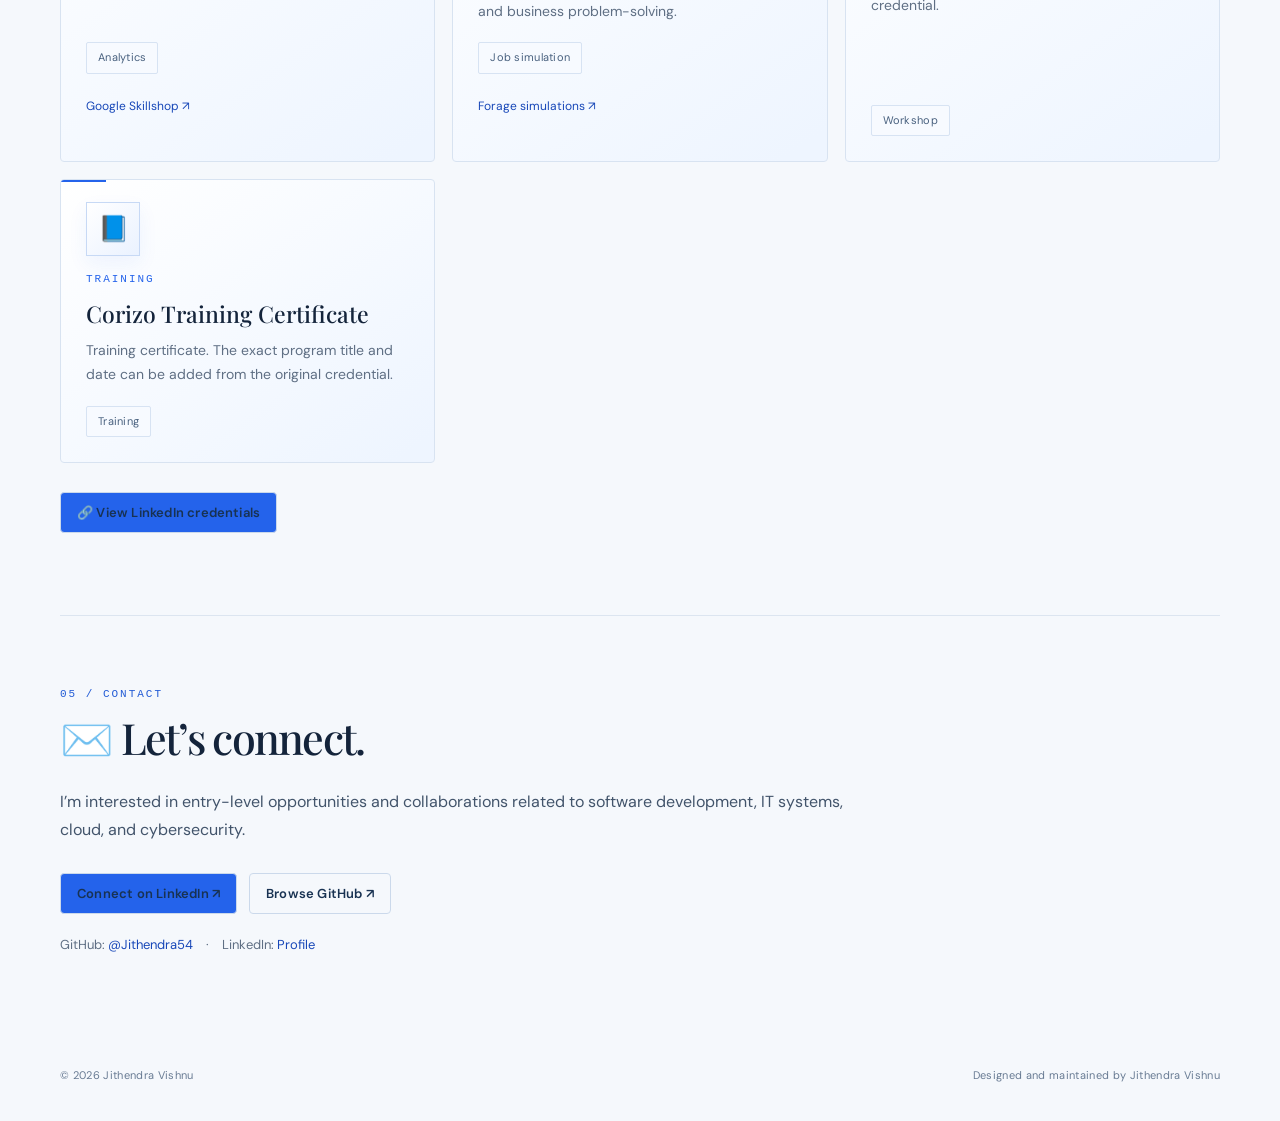
==== commit 34568b94: "Remove personal portrait and keep portfolio hero text-led" ====
--- a/index.html
+++ b/index.html
@@ -16,13 +16,13 @@
     <div class="links"><a href="#about">About</a><a href="#projects">Projects</a><a href="#skills">Focus</a><a href="#certifications">Certifications</a><a href="#contact">Contact</a></div>
   </nav></header>
   <main class="wrap" id="main">
-    <div class="hero" id="top"><div class="hero-copy">
+    <div class="hero hero-text-only" id="top"><div class="hero-copy">
       <div class="eyebrow">Computer Science & Engineering · 2026</div>
       <h1>Building useful things<br>with <em>code and curiosity.</em></h1>
       <p class="intro">I’m Jithendra Vishnu, a Computer Science and Engineering graduate from the Central University of Jammu. I build software projects and explore how applications, cloud systems, and cybersecurity work in practice.</p>
       <div class="buttons"><a class="button primary" href="#projects">✨ Explore my work ↓</a><a class="button" href="https://www.linkedin.com/in/jithendra-vishnu-a48143313" target="_blank" rel="noreferrer">LinkedIn ↗</a><a class="button" href="https://github.com/Jithendra54" target="_blank" rel="noreferrer">GitHub ↗</a></div>
-      <div class="availability"><span class="dot"></span> 🟢 Open to entry-level opportunities</div>
-    </div><div class="portrait-wrap"><div class="portrait-card"><img alt="Portrait of Jithendra Vishnu" src="[data-uri]"><div class="portrait-note"><strong>Jithendra Vishnu</strong><span>Computer Science & Engineering</span></div></div></div></div>
+      <div class="availability"><span class="dot"></span> Open to entry-level opportunities</div>
+    </div></div>
     <section id="about">
       <div class="label">01 / About</div><h2>👋 Learning by building.</h2>
       <p class="about">I completed a B.Tech in Computer Science and Engineering at the Central University of Jammu in 2026. I’m interested in practical software engineering, web development, cloud and IT infrastructure, and cybersecurity. My portfolio focuses on projects and experiments that help me turn technical concepts into working implementations.</p>
@@ -43,7 +43,7 @@
     <section id="certifications">
       <div class="label">04 / Learning & credentials</div>
       <h2>🏅 Certifications & training</h2>
-      <p class="about">Selected credentials and training entries previously identified from your LinkedIn profile information. Certificate scans are not included yet because the original images or individual credential links have not been provided.</p>
+      <p class="about">Credentials are shown beside their descriptions for easy browsing. I have removed the profile portrait from the homepage. To display scans of your actual certificates here, those image files need to be available; I will not substitute invented certificate images.</p>
       <div class="grid cert-grid">
         <article class="card cert-card"><div class="credential-mark" aria-hidden="true">🎓</div><div class="label">Computer science</div><h3>CS50 — Introduction to Computer Science</h3><p>Harvard University · Programming, algorithms, and computer science fundamentals.</p><div class="meta"><span>Course certificate</span></div><p class="cert-link"><a href="https://cs50.harvard.edu/x/" target="_blank" rel="noreferrer">Course details ↗</a></p></article>
         <article class="card cert-card"><div class="credential-mark" aria-hidden="true">🌐</div><div class="label">Web development</div><h3>Legacy Responsive Web Design V8</h3><p>freeCodeCamp · Responsive layouts and front-end web development.</p><div class="meta"><span>Web development</span></div><p class="cert-link"><a href="https://www.freecodecamp.org/learn/" target="_blank" rel="noreferrer">Course details ↗</a></p></article>
--- a/styles.css
+++ b/styles.css
@@ -35,3 +35,9 @@
 .contact-panel{border-color:#d8e3f1;background:linear-gradient(120deg,#fff,#edf4ff)}
 .contact-line a,.card a{color:#1747b8}
 footer{color:#687b93}
+
+/* Credential cards: visual identity without fabricating certificate scans */
+.cert-card{position:relative;padding-top:22px}
+.credential-mark{width:54px;height:54px;display:grid;place-items:center;border:1px solid #c7d9f5;background:linear-gradient(135deg,#fff,#eaf2ff);font-size:25px;margin-bottom:17px;box-shadow:0 8px 20px #2463eb10}
+.cert-card .label{color:#2463eb}
+.cert-card .cert-link{margin-top:19px}
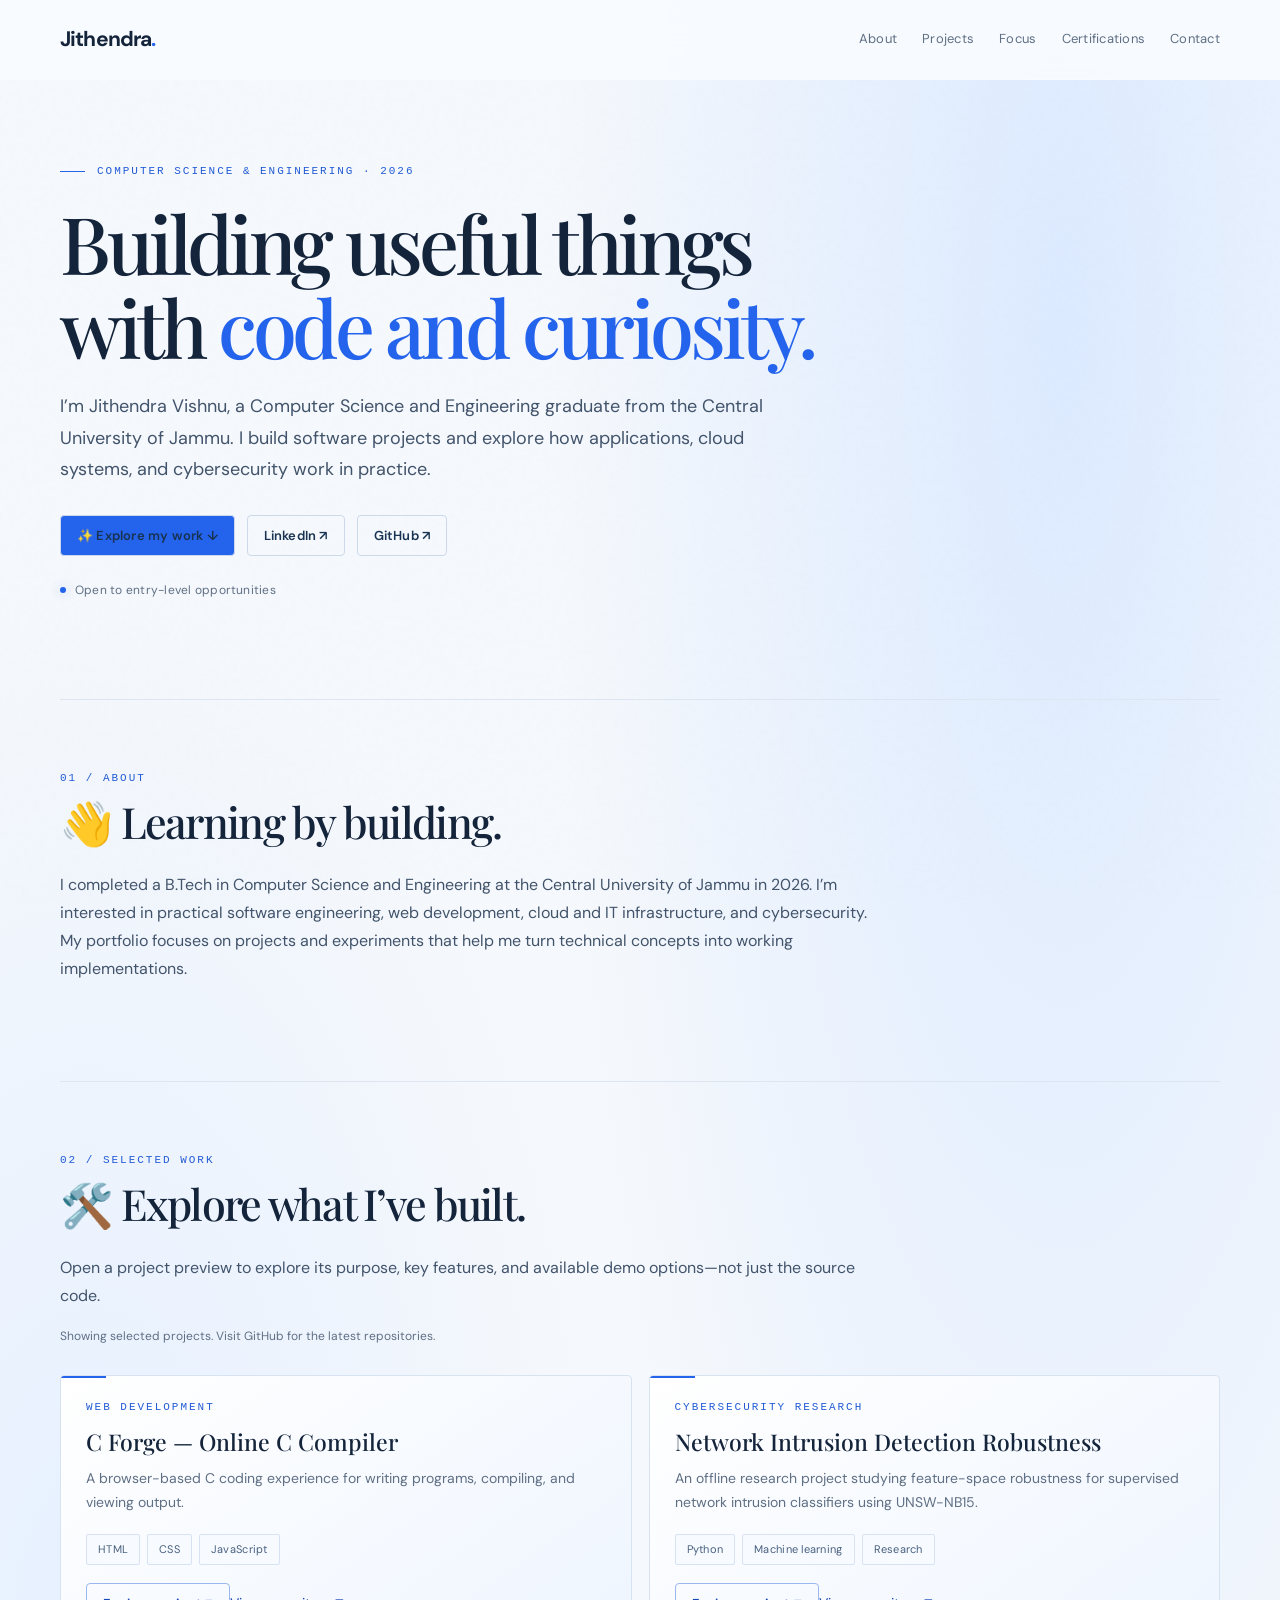
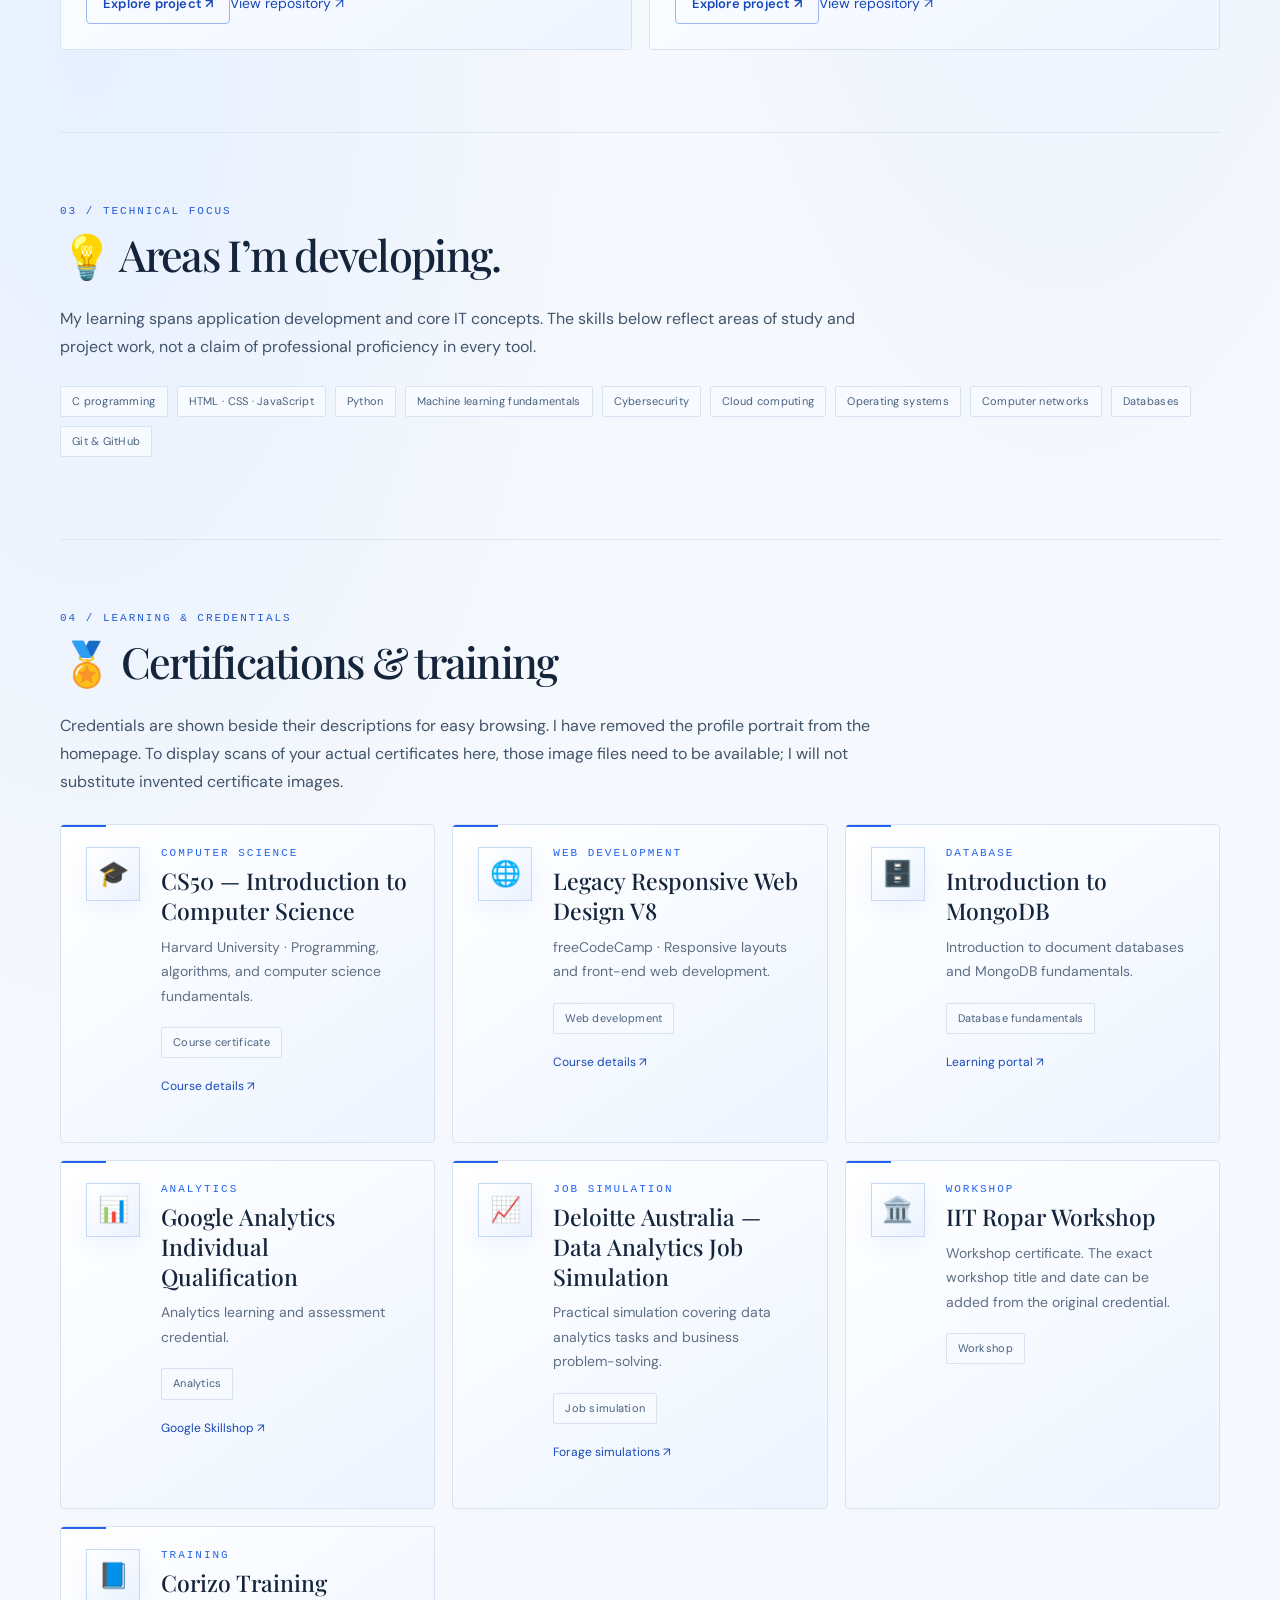
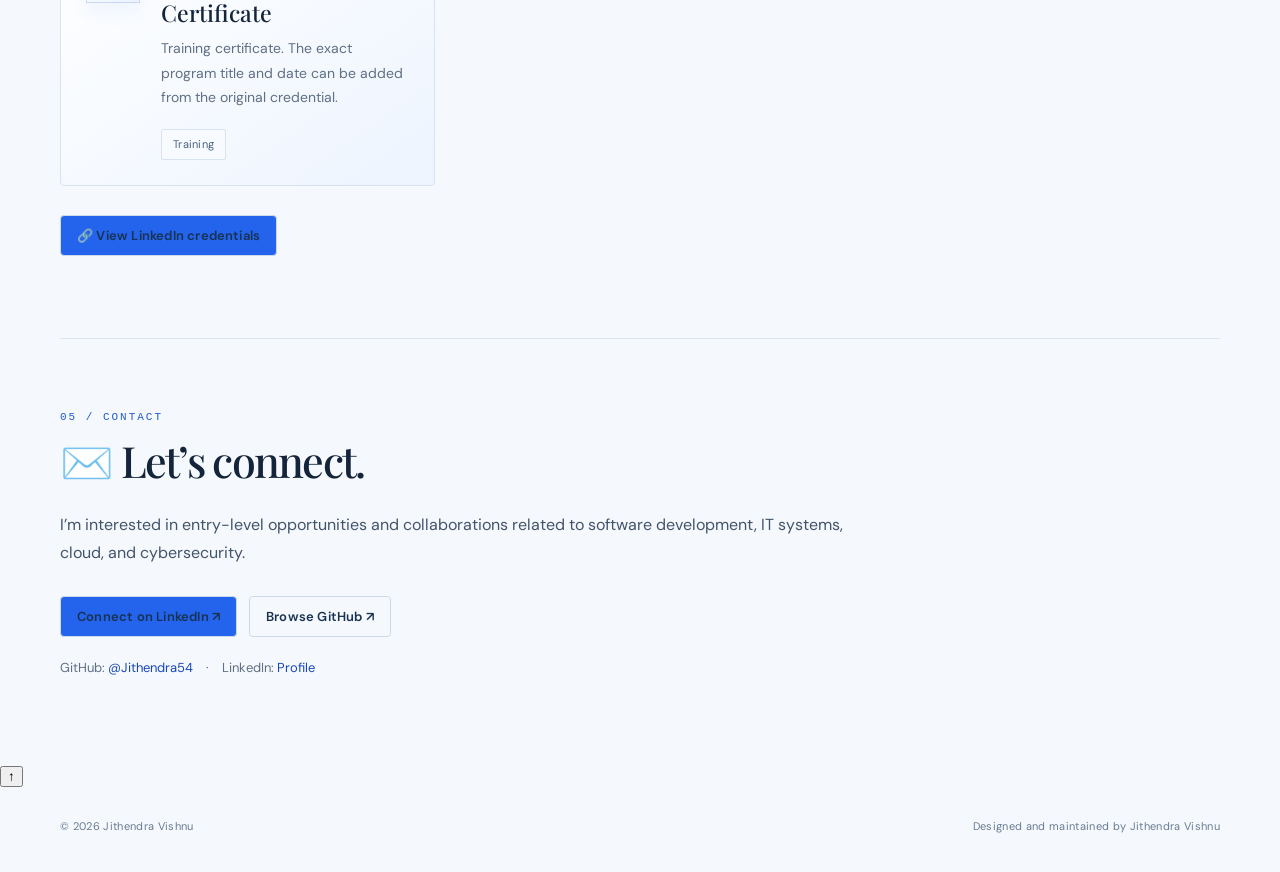
==== commit d7fd62ad: "Add animated UI utility elements and scroll progress" ====
--- a/index.html
+++ b/index.html
@@ -3,13 +3,15 @@
 <head>
   <meta charset="utf-8">
   <meta name="viewport" content="width=device-width, initial-scale=1">
-  <meta name="theme-color" content="#101411">
+  <meta name="theme-color" content="#f5f8fc">
   <meta name="description" content="Portfolio of Jithendra Vishnu, Computer Science and Engineering graduate. Projects in web development and cybersecurity research.">
   <meta name="author" content="Jithendra Vishnu">
   <title>Jithendra Vishnu — Software & Systems</title>
   <link rel="stylesheet" href="./styles.css">
 </head>
 <body>
+  <div class="scroll-progress" aria-hidden="true"><span id="scroll-progress-bar"></span></div>
+  <div class="ambient-orb orb-one" aria-hidden="true"></div><div class="ambient-orb orb-two" aria-hidden="true"></div>
   <a class="skip" href="#main">Skip to content</a>
   <header><nav class="wrap" aria-label="Main navigation">
     <a class="brand" href="#top">Jithendra<b>.</b></a>
@@ -63,6 +65,7 @@
     </section>
   </main>
   <div class="preview-modal" id="preview-modal" aria-hidden="true" role="dialog" aria-modal="true" aria-labelledby="preview-title"><div class="preview-backdrop" data-close-preview></div><div class="preview-window"><div class="preview-topbar"><div class="browser-dots"><i></i><i></i><i></i></div><span id="preview-url">Project preview</span><button class="preview-close" type="button" aria-label="Close preview" data-close-preview>×</button></div><div class="preview-content" id="preview-content"></div></div></div>
+  <button class="back-to-top" id="back-to-top" type="button" aria-label="Back to top">↑</button>
   <footer class="wrap"><span>© <span id="year">2026</span> Jithendra Vishnu</span><span>Designed and maintained by Jithendra Vishnu</span></footer>
   <script src="./script.js" defer></script>
 </body>
--- a/styles.css
+++ b/styles.css
@@ -41,3 +41,16 @@
 .credential-mark{width:54px;height:54px;display:grid;place-items:center;border:1px solid #c7d9f5;background:linear-gradient(135deg,#fff,#eaf2ff);font-size:25px;margin-bottom:17px;box-shadow:0 8px 20px #2463eb10}
 .cert-card .label{color:#2463eb}
 .cert-card .cert-link{margin-top:19px}
+
+/* Text-led hero: no personal portrait */
+.hero-text-only{grid-template-columns:minmax(0,850px);min-height:560px}
+.hero-text-only .hero-copy{max-width:850px}
+.hero-text-only .intro{max-width:760px}
+.credential-mark{flex:0 0 54px}
+.cert-card{display:grid;grid-template-columns:58px minmax(0,1fr);column-gap:17px;align-content:start}
+.cert-card .credential-mark{grid-column:1;grid-row:1 / span 3;margin:0;width:54px;height:54px}
+.cert-card .label,.cert-card h3,.cert-card p,.cert-card .meta{grid-column:2}
+.cert-card .label{align-self:end}
+.cert-card h3{margin-top:7px}
+.cert-card .cert-link{grid-column:2;margin-top:15px}
+@media(max-width:560px){.hero-text-only{min-height:unset;padding:65px 0 72px}.cert-card{grid-template-columns:44px minmax(0,1fr);column-gap:12px}.cert-card .credential-mark{width:42px;height:42px;font-size:21px}}
